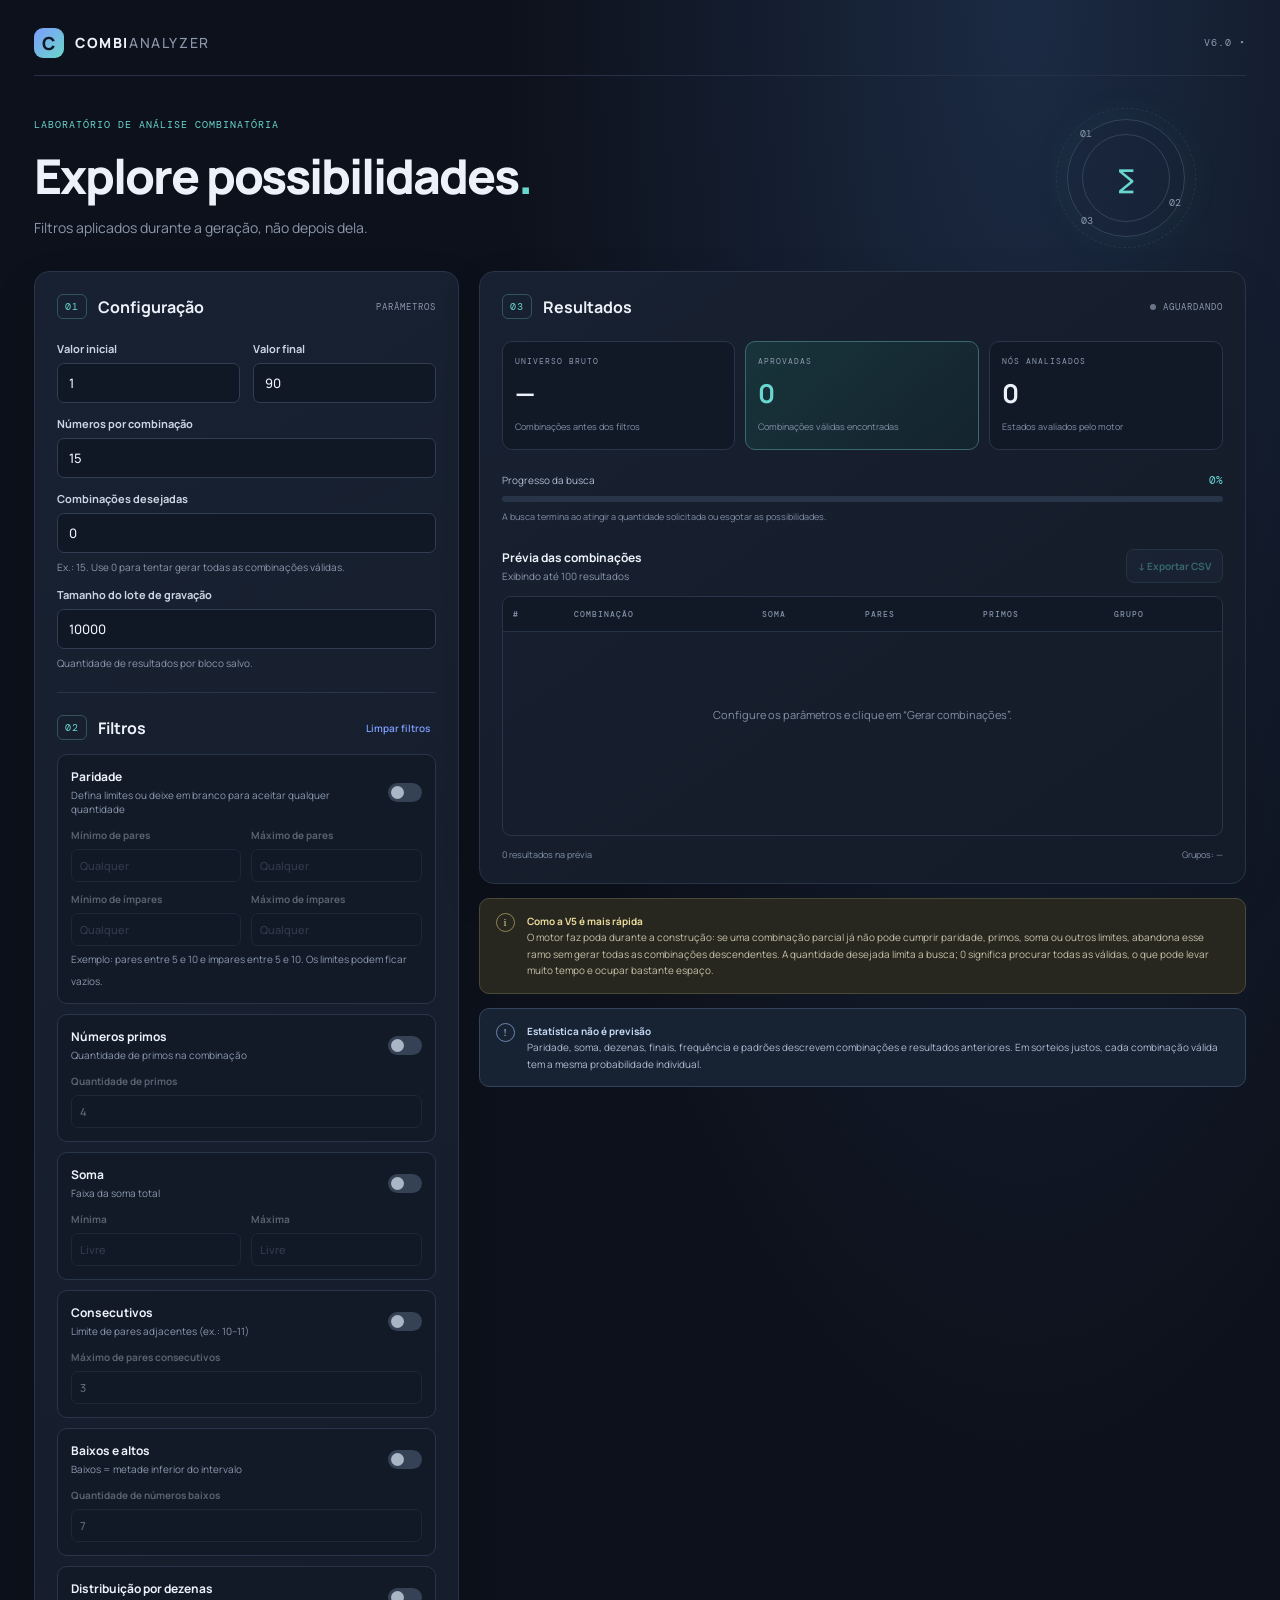
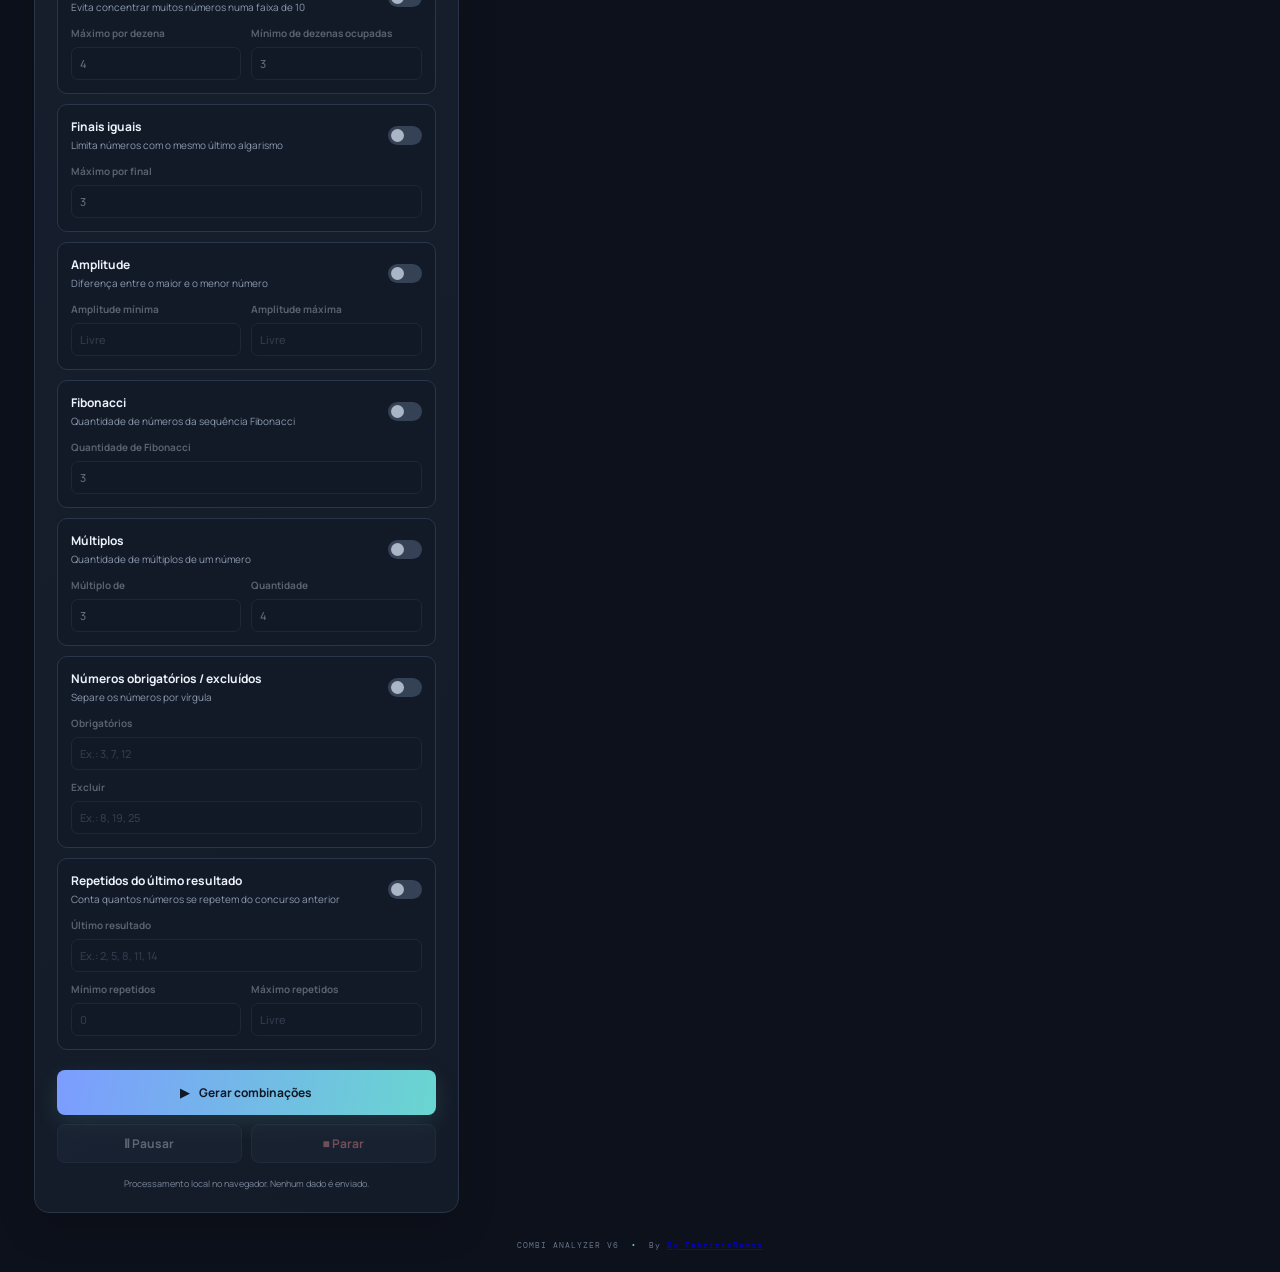
==== index.html @ c5eb6474 "Update title and footer to version 6" ====
<!doctype html>
<html lang="pt-BR">
<head>
<meta charset="utf-8"><meta name="viewport" content="width=device-width,initial-scale=1"><meta name="theme-color" content="#101522">
<title>Combi Analyzer v6</title><link rel="stylesheet" href="style.css">
</head>
<body>
<main class="app-shell">
<header class="topbar"><a class="brand" href="#"><span class="brand-mark">C</span><span>COMBI<span class="brand-light">ANALYZER</span></span></a><span class="version">V6.0 •</span></header>
<section class="hero"><div><p class="eyebrow">LABORATÓRIO DE ANÁLISE COMBINATÓRIA</p><h1>Explore possibilidades<span>.</span></h1><p class="subtitle">Filtros aplicados durante a geração, não depois dela.</p></div><div class="hero-orbit" aria-hidden="true"><span>01</span><span>02</span><span>03</span><b>∑</b></div></section>
<section class="workspace">
<aside class="panel config-panel">
<div class="panel-heading"><div><span class="step">01</span><h2>Configuração</h2></div><span class="heading-note">PARÂMETROS</span></div>
<div class="field-grid">
<label>Valor inicial<input id="minNumber" type="number" min="0" value="1"></label><label>Valor final<input id="maxNumber" type="number" min="1" value="90"></label>
<label class="wide">Números por combinação<input id="pickCount" type="number" min="1" value="15"></label>
<label class="wide">Combinações desejadas<input id="targetCount" type="number" min="0" value="0"><small>Ex.: 15. Use 0 para tentar gerar todas as combinações válidas.</small></label>
<label class="wide">Tamanho do lote de gravação<input id="groupSize" type="number" min="100" value="10000"><small>Quantidade de resultados por bloco salvo.</small></label>
</div>
<div class="divider"></div><div class="panel-heading filters-heading"><div><span class="step">02</span><h2>Filtros</h2></div><button class="text-button" id="clearFilters" type="button">Limpar filtros</button></div>
<div class="filter-card"><div class="filter-title"><div><strong>Paridade</strong><small>Defina limites ou deixe em branco para aceitar qualquer quantidade</small></div><label class="switch"><input id="parityEnabled" type="checkbox"><span></span></label></div><div class="filter-options two-col"><label>Mínimo de pares<input id="evenMin" type="number" min="0" placeholder="Qualquer"></label><label>Máximo de pares<input id="evenMax" type="number" min="0" placeholder="Qualquer"></label><label>Mínimo de ímpares<input id="oddMin" type="number" min="0" placeholder="Qualquer"></label><label>Máximo de ímpares<input id="oddMax" type="number" min="0" placeholder="Qualquer"></label></div><small>Exemplo: pares entre 5 e 10 e ímpares entre 5 e 10. Os limites podem ficar vazios.</small></div>
<div class="filter-card"><div class="filter-title"><div><strong>Números primos</strong><small>Quantidade de primos na combinação</small></div><label class="switch"><input id="primeEnabled" type="checkbox"><span></span></label></div><div class="filter-options"><label>Quantidade de primos<input id="primeCount" type="number" min="0" value="4"></label></div></div>
<div class="filter-card"><div class="filter-title"><div><strong>Soma</strong><small>Faixa da soma total</small></div><label class="switch"><input id="sumEnabled" type="checkbox"><span></span></label></div><div class="filter-options two-col"><label>Mínima<input id="sumMin" type="number" placeholder="Livre"></label><label>Máxima<input id="sumMax" type="number" placeholder="Livre"></label></div></div>
<div class="filter-card"><div class="filter-title"><div><strong>Consecutivos</strong><small>Limite de pares adjacentes (ex.: 10–11)</small></div><label class="switch"><input id="consecutiveEnabled" type="checkbox"><span></span></label></div><div class="filter-options"><label>Máximo de pares consecutivos<input id="maxConsecutive" type="number" min="0" value="3"></label></div></div>
<div class="filter-card"><div class="filter-title"><div><strong>Baixos e altos</strong><small>Baixos = metade inferior do intervalo</small></div><label class="switch"><input id="lowEnabled" type="checkbox"><span></span></label></div><div class="filter-options"><label>Quantidade de números baixos<input id="lowCount" type="number" min="0" value="7"></label></div></div>
<div class="filter-card"><div class="filter-title"><div><strong>Distribuição por dezenas</strong><small>Evita concentrar muitos números numa faixa de 10</small></div><label class="switch"><input id="decadeEnabled" type="checkbox"><span></span></label></div><div class="filter-options two-col"><label>Máximo por dezena<input id="maxPerDecade" type="number" min="1" value="4"></label><label>Mínimo de dezenas ocupadas<input id="minDecades" type="number" min="1" value="3"></label></div></div>
<div class="filter-card"><div class="filter-title"><div><strong>Finais iguais</strong><small>Limita números com o mesmo último algarismo</small></div><label class="switch"><input id="endingEnabled" type="checkbox"><span></span></label></div><div class="filter-options"><label>Máximo por final<input id="maxPerEnding" type="number" min="1" value="3"></label></div></div>
<div class="filter-card"><div class="filter-title"><div><strong>Amplitude</strong><small>Diferença entre o maior e o menor número</small></div><label class="switch"><input id="widthEnabled" type="checkbox"><span></span></label></div><div class="filter-options two-col"><label>Amplitude mínima<input id="widthMin" type="number" min="0" placeholder="Livre"></label><label>Amplitude máxima<input id="widthMax" type="number" min="0" placeholder="Livre"></label></div></div>
<div class="filter-card"><div class="filter-title"><div><strong>Fibonacci</strong><small>Quantidade de números da sequência Fibonacci</small></div><label class="switch"><input id="fibEnabled" type="checkbox"><span></span></label></div><div class="filter-options"><label>Quantidade de Fibonacci<input id="fibCount" type="number" min="0" value="3"></label></div></div>
<div class="filter-card"><div class="filter-title"><div><strong>Múltiplos</strong><small>Quantidade de múltiplos de um número</small></div><label class="switch"><input id="multipleEnabled" type="checkbox"><span></span></label></div><div class="filter-options two-col"><label>Múltiplo de<input id="multipleOf" type="number" min="2" value="3"></label><label>Quantidade<input id="multipleCount" type="number" min="0" value="4"></label></div></div>
<div class="filter-card"><div class="filter-title"><div><strong>Números obrigatórios / excluídos</strong><small>Separe os números por vírgula</small></div><label class="switch"><input id="listsEnabled" type="checkbox"><span></span></label></div><div class="filter-options"><label>Obrigatórios<input id="includeNumbers" type="text" placeholder="Ex.: 3, 7, 12"></label><label>Excluir<input id="excludeNumbers" type="text" placeholder="Ex.: 8, 19, 25"></label></div></div>
<div class="filter-card"><div class="filter-title"><div><strong>Repetidos do último resultado</strong><small>Conta quantos números se repetem do concurso anterior</small></div><label class="switch"><input id="previousEnabled" type="checkbox"><span></span></label></div><div class="filter-options"><label>Último resultado<input id="previousNumbers" type="text" placeholder="Ex.: 2, 5, 8, 11, 14"></label><div class="two-col"><label>Mínimo repetidos<input id="repeatMin" type="number" min="0" placeholder="0"></label><label>Máximo repetidos<input id="repeatMax" type="number" min="0" placeholder="Livre"></label></div></div></div>
<button class="primary-button" id="generateBtn"><span>▶</span> Gerar combinações</button><div class="action-row"><button class="secondary-button" id="pauseBtn" disabled>Ⅱ Pausar</button><button class="secondary-button danger-button" id="stopBtn" disabled>■ Parar</button></div><p class="privacy-note">Processamento local no navegador. Nenhum dado é enviado.</p>
</aside>
<div class="results-column"><section class="panel results-panel"><div class="panel-heading"><div><span class="step">03</span><h2>Resultados</h2></div><span class="live-status" id="status"><i></i> AGUARDANDO</span></div>
<div class="stats-grid"><div class="stat-card"><small>UNIVERSO BRUTO</small><strong id="totalPossible">—</strong><span>Combinações antes dos filtros</span></div><div class="stat-card accent-stat"><small>APROVADAS</small><strong id="totalFound">0</strong><span>Combinações válidas encontradas</span></div><div class="stat-card"><small>NÓS ANALISADOS</small><strong id="totalProcessed">0</strong><span>Estados avaliados pelo motor</span></div></div>
<div class="progress-section"><div class="progress-label"><span>Progresso da busca</span><strong id="progressText">0%</strong></div><div class="progress-track"><div class="progress-fill" id="progressFill"></div></div><small id="progressNote">A busca termina ao atingir a quantidade solicitada ou esgotar as possibilidades.</small></div>
<div class="results-toolbar"><div><strong>Prévia das combinações</strong><small>Exibindo até 100 resultados</small></div><button class="secondary-button export-button" id="exportBtn" disabled>↓ Exportar CSV</button></div>
<div class="table-wrap"><table><thead><tr><th>#</th><th>COMBINAÇÃO</th><th>SOMA</th><th>PARES</th><th>PRIMOS</th><th>GRUPO</th></tr></thead><tbody id="resultsBody"><tr class="empty-row"><td colspan="6">Configure os parâmetros e clique em “Gerar combinações”.</td></tr></tbody></table></div><div class="results-footer"><span id="previewCount">0 resultados na prévia</span><span id="groupInfo">Grupos: —</span></div></section>
<div class="notice"><span class="notice-icon">i</span><p><strong>Como a V5 é mais rápida</strong><br>O motor faz poda durante a construção: se uma combinação parcial já não pode cumprir paridade, primos, soma ou outros limites, abandona esse ramo sem gerar todas as combinações descendentes. A quantidade desejada limita a busca; 0 significa procurar todas as válidas, o que pode levar muito tempo e ocupar bastante espaço.</p></div>
<div class="notice neutral"><span class="notice-icon">!</span><p><strong>Estatística não é previsão</strong><br>Paridade, soma, dezenas, finais, frequência e padrões descrevem combinações e resultados anteriores. Em sorteios justos, cada combinação válida tem a mesma probabilidade individual.</p></div>
</div></section>
<footer>COMBI ANALYZER V6 <span>•</span> By <a href="https://github.com/FabricioRamosOficial">By FabricioRamos</a></footer>
</main><script src="script.js"></script>
</body></html>
---- style.css ----
@import url('https://fonts.googleapis.com/css2?family=DM+Mono:wght@400;500&family=Manrope:wght@400;500;600;700;800&display=swap');
:root{--bg:#0d111b;--panel:#151c2a;--panel2:#1b2434;--line:#293448;--text:#edf2fa;--muted:#8b98ad;--blue:#7c9cff;--cyan:#69d6d0;--green:#6bd6a5;--danger:#ff7d89}*{box-sizing:border-box}body{margin:0;background:radial-gradient(ellipse at 80% 0%,#1b2a43 0,transparent 36%),var(--bg);color:var(--text);font-family:Manrope,Arial,sans-serif;min-height:100vh}.app-shell{max-width:1320px;margin:auto;padding:28px 34px 22px}.topbar{height:48px;display:flex;align-items:center;justify-content:space-between;border-bottom:1px solid #263145;padding-bottom:18px}.brand{display:flex;align-items:center;gap:11px;color:var(--text);text-decoration:none;font-size:14px;font-weight:800;letter-spacing:1.6px}.brand-light{font-weight:500;color:var(--muted)}.brand-mark{width:30px;height:30px;border-radius:9px;display:grid;place-items:center;background:linear-gradient(135deg,#7c9cff,#6bd6c7);color:#101725;font-size:18px}.version,.eyebrow,.heading-note,.step,.live-status,.stat-card small,th,footer{font-family:'DM Mono',monospace;letter-spacing:1px}.version{font-size:10px;color:var(--muted)}.hero{display:flex;align-items:center;justify-content:space-between;padding:42px 0 34px;overflow:hidden}.eyebrow{color:var(--cyan);font-size:10px;margin:0 0 12px}.hero h1{font-size:clamp(30px,4vw,48px);letter-spacing:-2px;margin:0;font-weight:800}.hero h1 span{color:var(--cyan)}.subtitle{color:var(--muted);font-size:14px;margin:10px 0 0}.hero-orbit{width:118px;height:118px;border:1px solid #34435b;border-radius:50%;position:relative;display:grid;place-items:center;color:var(--cyan);margin-right:5%;box-shadow:0 0 45px #6bd6a511}.hero-orbit:before,.hero-orbit:after{content:"";position:absolute;border:1px solid #34435b;border-radius:50%;inset:14px}.hero-orbit:after{inset:-12px;border-style:dashed;opacity:.55}.hero-orbit b{font-size:34px;font-weight:500}.hero-orbit span{position:absolute;font:10px 'DM Mono';color:var(--muted)}.hero-orbit span:first-child{top:7px;left:12px}.hero-orbit span:nth-child(2){right:3px;bottom:27px}.hero-orbit span:nth-child(3){left:13px;bottom:9px}.workspace{display:grid;grid-template-columns:minmax(330px,.83fr) minmax(0,1.5fr);gap:20px;align-items:start}.panel{background:linear-gradient(145deg,#182131,#141b28);border:1px solid var(--line);border-radius:15px;box-shadow:0 15px 40px #0002}.config-panel,.results-panel{padding:22px}.panel-heading{display:flex;align-items:center;justify-content:space-between;margin-bottom:22px}.panel-heading>div{display:flex;align-items:center;gap:11px}.panel-heading h2{font-size:16px;margin:0;font-weight:700}.step{font-size:10px;color:var(--cyan);border:1px solid #34545c;border-radius:6px;padding:5px 7px}.heading-note{font-size:9px;color:var(--muted)}.field-grid{display:grid;grid-template-columns:1fr 1fr;gap:13px}.field-grid label,.filter-options label{display:flex;flex-direction:column;gap:7px;color:#cbd4e2;font-size:11px;font-weight:700}.field-grid .wide{grid-column:1/-1}input,select{width:100%;background:#101725;border:1px solid #303d52;border-radius:7px;color:var(--text);padding:10px 11px;font:500 13px Manrope;outline:none;min-width:0}input:focus,select:focus{border-color:var(--blue);box-shadow:0 0 0 3px #7c9cff18}input::placeholder{color:#637188}small{font-size:10px;color:var(--muted);font-weight:400}.divider{height:1px;background:var(--line);margin:22px 0}.filters-heading{margin-bottom:14px}.text-button{border:0;background:none;color:var(--blue);font:600 10px Manrope;cursor:pointer}.filter-card{border:1px solid #29364a;background:#121a28;border-radius:10px;padding:13px;margin-bottom:10px}.filter-title{display:flex;align-items:center;justify-content:space-between;gap:12px}.filter-title strong{display:block;font-size:12px}.filter-title small{display:block;margin-top:3px}.filter-options{display:grid;grid-template-columns:1fr;gap:10px;margin-top:12px}.filter-options.two-col{grid-template-columns:1fr 1fr}.filter-options label{font-size:10px}.filter-options select,.filter-options input{padding:8px;font-size:11px}.switch{position:relative;display:inline-flex;flex-shrink:0}.switch input{position:absolute;opacity:0;width:1px;height:1px}.switch span{width:34px;height:19px;border-radius:20px;background:#354155;cursor:pointer;transition:.2s;position:relative}.switch span:after{content:"";position:absolute;width:13px;height:13px;border-radius:50%;background:#aab5c5;left:3px;top:3px;transition:.2s}.switch input:checked+span{background:#4e9e99}.switch input:checked+span:after{transform:translateX(15px);background:#fff}.filter-card:not(:has(.switch input:checked)) .filter-options{opacity:.38;pointer-events:none}.primary-button,.secondary-button{border:0;border-radius:8px;font:700 12px Manrope;cursor:pointer;transition:.2s}.primary-button{width:100%;padding:14px;background:linear-gradient(100deg,#7c9cff,#69d6d0);color:#101725;margin-top:10px;box-shadow:0 8px 22px #69d6d022}.primary-button:hover{filter:brightness(1.08);transform:translateY(-1px)}.primary-button span{margin-right:8px}.action-row{display:grid;grid-template-columns:1fr 1fr;gap:9px;margin-top:9px}.secondary-button{padding:10px 12px;background:#202b3d;color:#cdd7e7;border:1px solid #344158}.secondary-button:hover:not(:disabled){background:#2a3850}.secondary-button:disabled{opacity:.4;cursor:not-allowed}.danger-button{color:#ff9aa4}.privacy-note{text-align:center;font-size:9px;color:#78869b;margin:14px 0 0}.live-status{font-size:9px;color:var(--muted);display:flex;align-items:center;gap:7px}.live-status i{width:6px;height:6px;background:#68758a;border-radius:50%}.live-status.running i{background:var(--green);box-shadow:0 0 8px var(--green)}.live-status.paused i{background:#f0bd69}.stats-grid{display:grid;grid-template-columns:repeat(3,1fr);gap:10px}.stat-card{background:#111927;border:1px solid #29364a;border-radius:10px;padding:14px 12px;min-width:0}.stat-card small{display:block;font-size:8px;color:var(--muted);white-space:nowrap}.stat-card strong{display:block;font-size:clamp(18px,2.2vw,26px);letter-spacing:-1px;margin:9px 0 2px;overflow:hidden;text-overflow:ellipsis}.stat-card span{font-size:9px;color:#8190a6}.accent-stat{border-color:#3a696b;background:linear-gradient(140deg,#18343a,#14232e)}.accent-stat strong{color:var(--cyan)}.progress-section{margin:23px 0 25px}.progress-label{display:flex;justify-content:space-between;font-size:10px;color:#aebbd0;margin-bottom:9px}.progress-label strong{font:11px 'DM Mono';color:var(--cyan)}.progress-track{height:6px;background:#283448;border-radius:10px;overflow:hidden}.progress-fill{height:100%;width:0;background:linear-gradient(90deg,#7c9cff,#69d6d0);border-radius:10px;transition:width .15s}.results-toolbar{display:flex;justify-content:space-between;align-items:center;gap:10px;margin-bottom:13px}.results-toolbar strong{display:block;font-size:12px}.results-toolbar small{display:block;margin-top:3px}.export-button{font-size:10px;padding:9px 11px;color:var(--cyan);border-color:#365b60}.table-wrap{overflow:auto;border:1px solid #29364a;border-radius:9px;min-height:240px;max-height:510px}table{border-collapse:collapse;width:100%;min-width:510px;text-align:left}th{font-size:8px;color:#8492a8;font-weight:500;background:#111927;padding:12px 10px;position:sticky;top:0}td{font:11px 'DM Mono';padding:10px;border-top:1px solid #253145;color:#d7e0ed}td:first-child{color:#7e8da4}.number-pills{display:flex;gap:5px;flex-wrap:wrap}.number-pill{width:25px;height:25px;display:grid;place-items:center;background:#263750;border:1px solid #3c526f;border-radius:50%;color:#cfe0ff;font:10px 'DM Mono'}.empty-row td{text-align:center;color:#8190a6;padding:75px 15px;font:11px Manrope}.results-footer{display:flex;justify-content:space-between;color:#8190a6;font-size:9px;padding-top:12px}.notice{display:flex;gap:12px;padding:14px 16px;margin-top:14px;border:1px solid #4a4938;background:#28271f;border-radius:10px;color:#c5c0a8}.notice-icon{width:19px;height:19px;display:grid;place-items:center;flex-shrink:0;border:1px solid #8e8455;border-radius:50%;font:11px Georgia;color:#e3d18a}.notice p{font-size:10px;line-height:1.65;margin:0}.notice strong{color:#e8d99c}footer{text-align:center;color:#65738a;font-size:8px;padding-top:27px}footer span{color:var(--cyan);padding:0 6px}
@media(max-width:900px){.workspace{grid-template-columns:1fr}.results-column{min-width:0}.hero-orbit{margin-right:4%}}@media(max-width:560px){.app-shell{padding:18px 14px}.hero{padding:32px 0 26px}.hero-orbit{width:76px;height:76px;margin-right:5px}.hero-orbit b{font-size:25px}.hero-orbit:before{inset:9px}.hero-orbit:after{inset:-7px}.hero-orbit span{font-size:8px}.config-panel,.results-panel{padding:16px}.stats-grid{gap:6px}.stat-card{padding:11px 8px}.stat-card small{font-size:7px;white-space:normal;min-height:18px}.stat-card strong{font-size:19px}.results-toolbar{align-items:flex-start}.version{font-size:8px}}
.filter-options .two-col{display:grid;grid-template-columns:1fr 1fr;gap:10px}.filter-options>label{min-width:0}.filter-options input[type=text]{text-transform:none}.neutral{border-color:#34445d;background:#172233;color:#aebbd0}.neutral .notice-icon{border-color:#6b86ad;color:#9eb9e6}.neutral strong{color:#c8d9f5}#progressNote{display:block;margin-top:8px;color:#7f8ea5;font-size:9px;line-height:1.5}.filter-card .filter-options .two-col{margin-top:0}
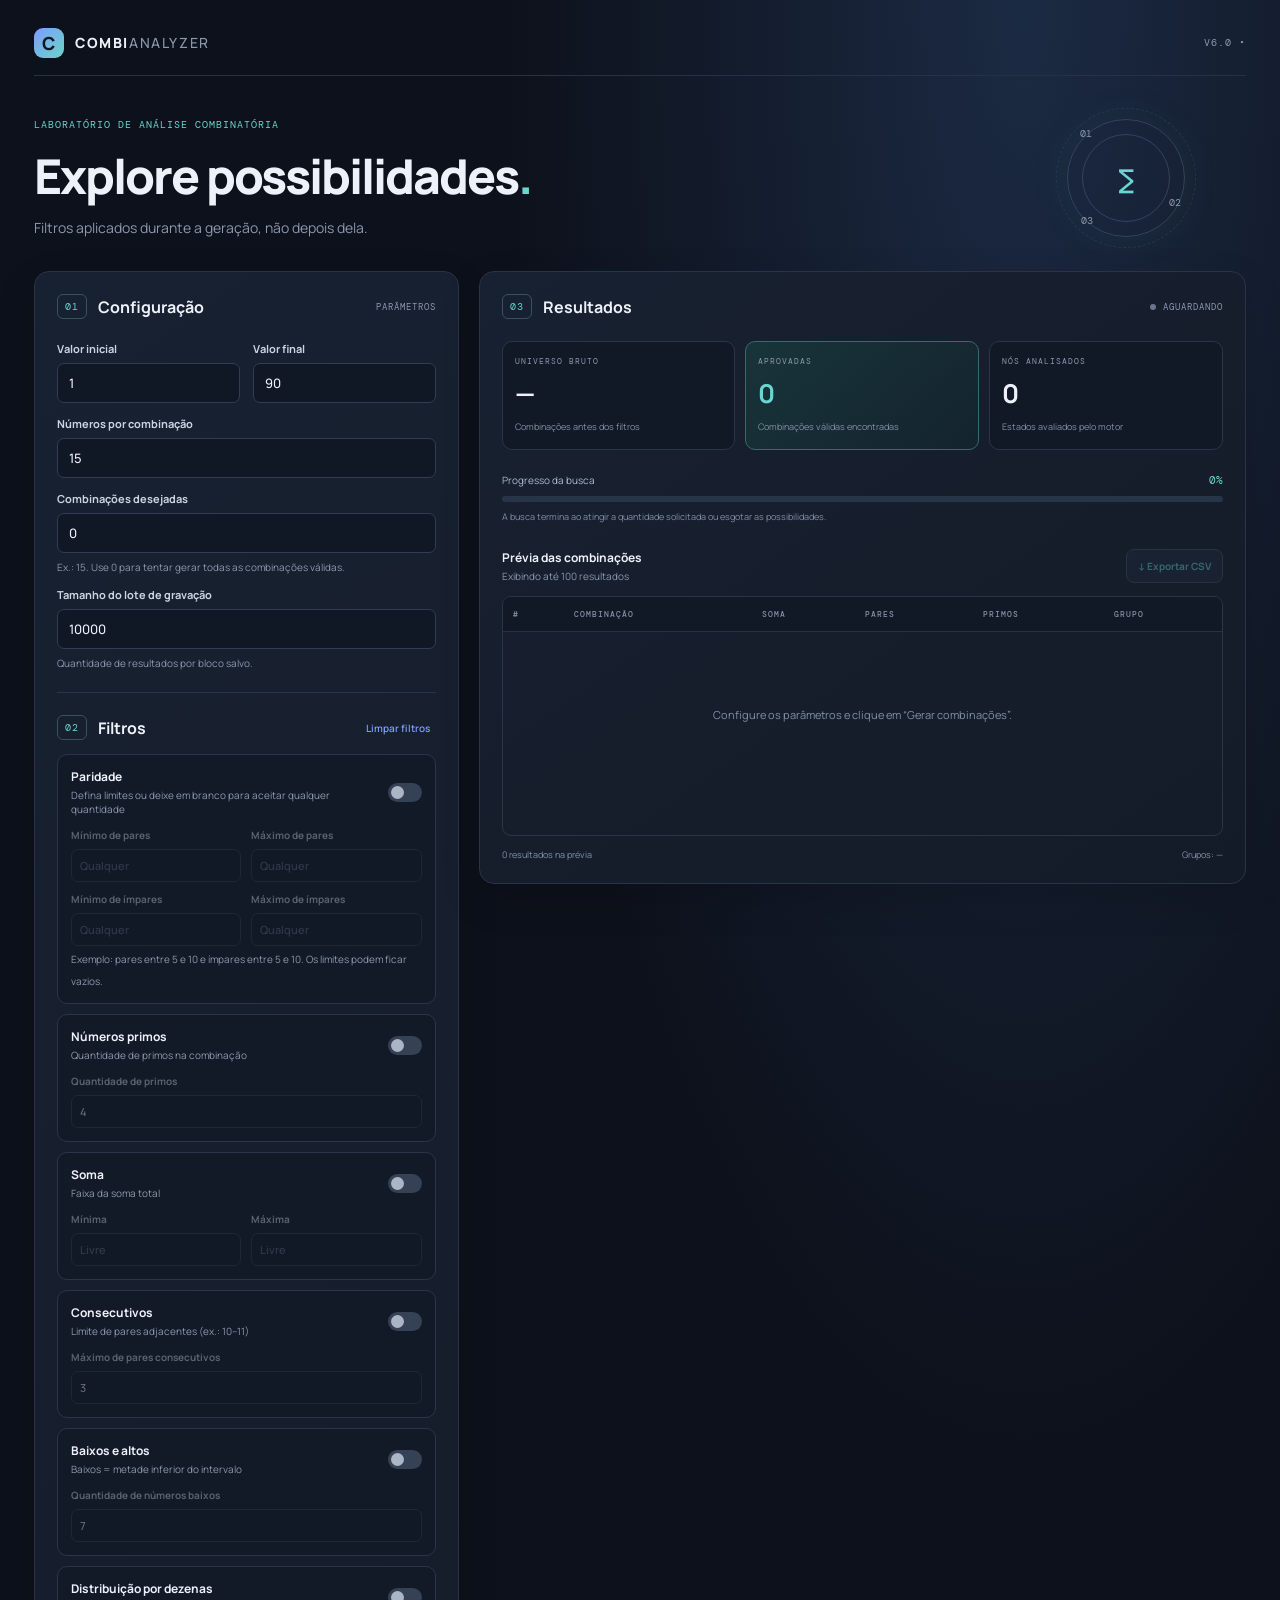
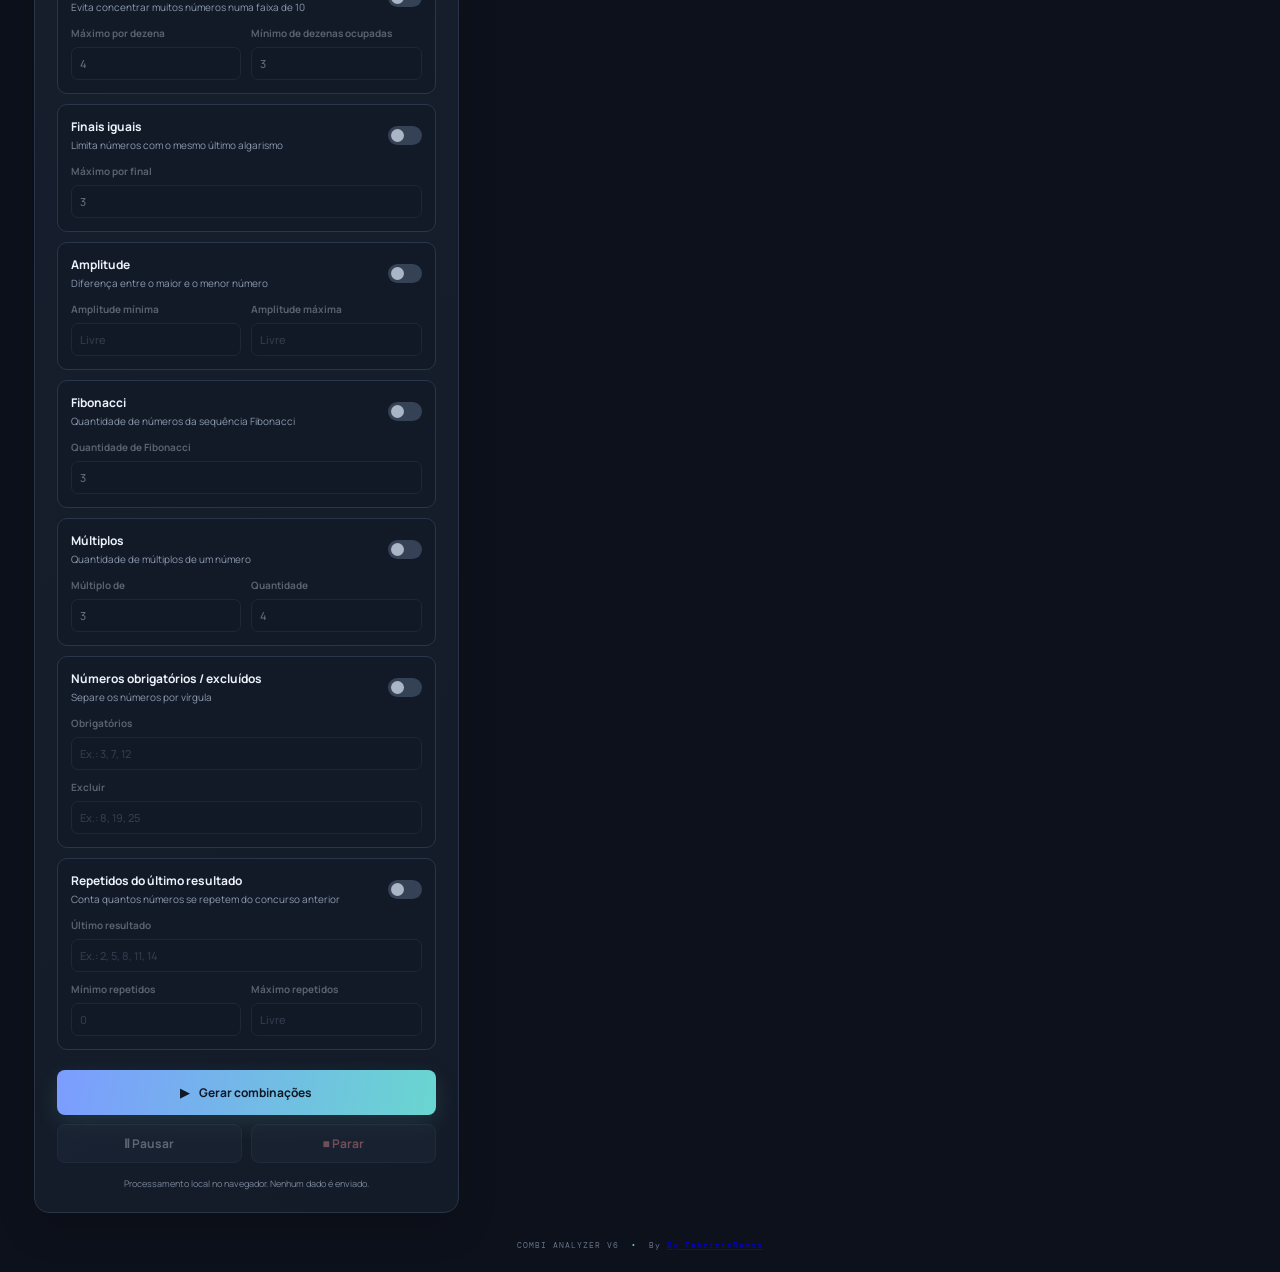
==== commit e216563a: "Modify footer link target attribute Updated footer link to open in a new tab." ====
--- a/index.html
+++ b/index.html
@@ -37,9 +37,8 @@
 <div class="progress-section"><div class="progress-label"><span>Progresso da busca</span><strong id="progressText">0%</strong></div><div class="progress-track"><div class="progress-fill" id="progressFill"></div></div><small id="progressNote">A busca termina ao atingir a quantidade solicitada ou esgotar as possibilidades.</small></div>
 <div class="results-toolbar"><div><strong>Prévia das combinações</strong><small>Exibindo até 100 resultados</small></div><button class="secondary-button export-button" id="exportBtn" disabled>↓ Exportar CSV</button></div>
 <div class="table-wrap"><table><thead><tr><th>#</th><th>COMBINAÇÃO</th><th>SOMA</th><th>PARES</th><th>PRIMOS</th><th>GRUPO</th></tr></thead><tbody id="resultsBody"><tr class="empty-row"><td colspan="6">Configure os parâmetros e clique em “Gerar combinações”.</td></tr></tbody></table></div><div class="results-footer"><span id="previewCount">0 resultados na prévia</span><span id="groupInfo">Grupos: —</span></div></section>
-<div class="notice"><span class="notice-icon">i</span><p><strong>Como a V5 é mais rápida</strong><br>O motor faz poda durante a construção: se uma combinação parcial já não pode cumprir paridade, primos, soma ou outros limites, abandona esse ramo sem gerar todas as combinações descendentes. A quantidade desejada limita a busca; 0 significa procurar todas as válidas, o que pode levar muito tempo e ocupar bastante espaço.</p></div>
-<div class="notice neutral"><span class="notice-icon">!</span><p><strong>Estatística não é previsão</strong><br>Paridade, soma, dezenas, finais, frequência e padrões descrevem combinações e resultados anteriores. Em sorteios justos, cada combinação válida tem a mesma probabilidade individual.</p></div>
+
 </div></section>
-<footer>COMBI ANALYZER V6 <span>•</span> By <a href="https://github.com/FabricioRamosOficial">By FabricioRamos</a></footer>
+<footer>COMBI ANALYZER V6 <span>•</span> By <a href="https://github.com/FabricioRamosOficial" target="_blank">By FabricioRamos</a></footer>
 </main><script src="script.js"></script>
 </body></html>
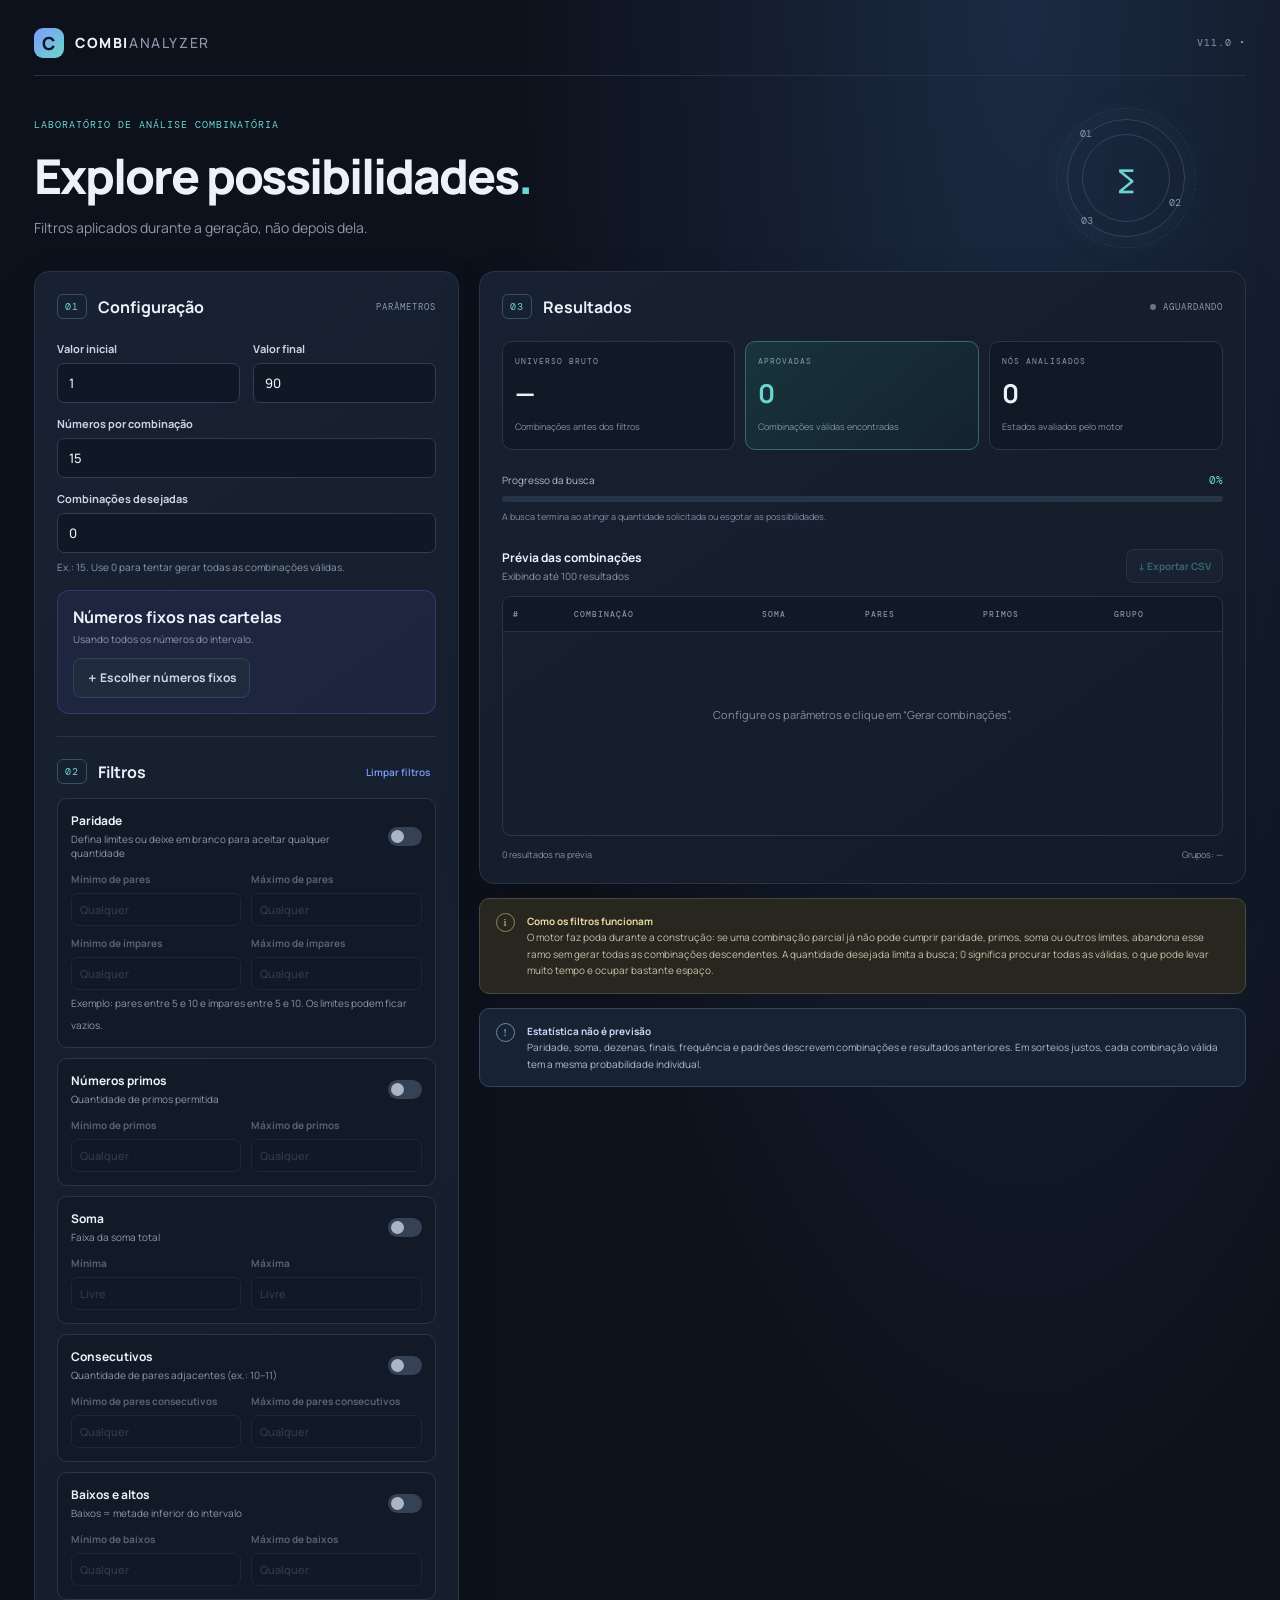
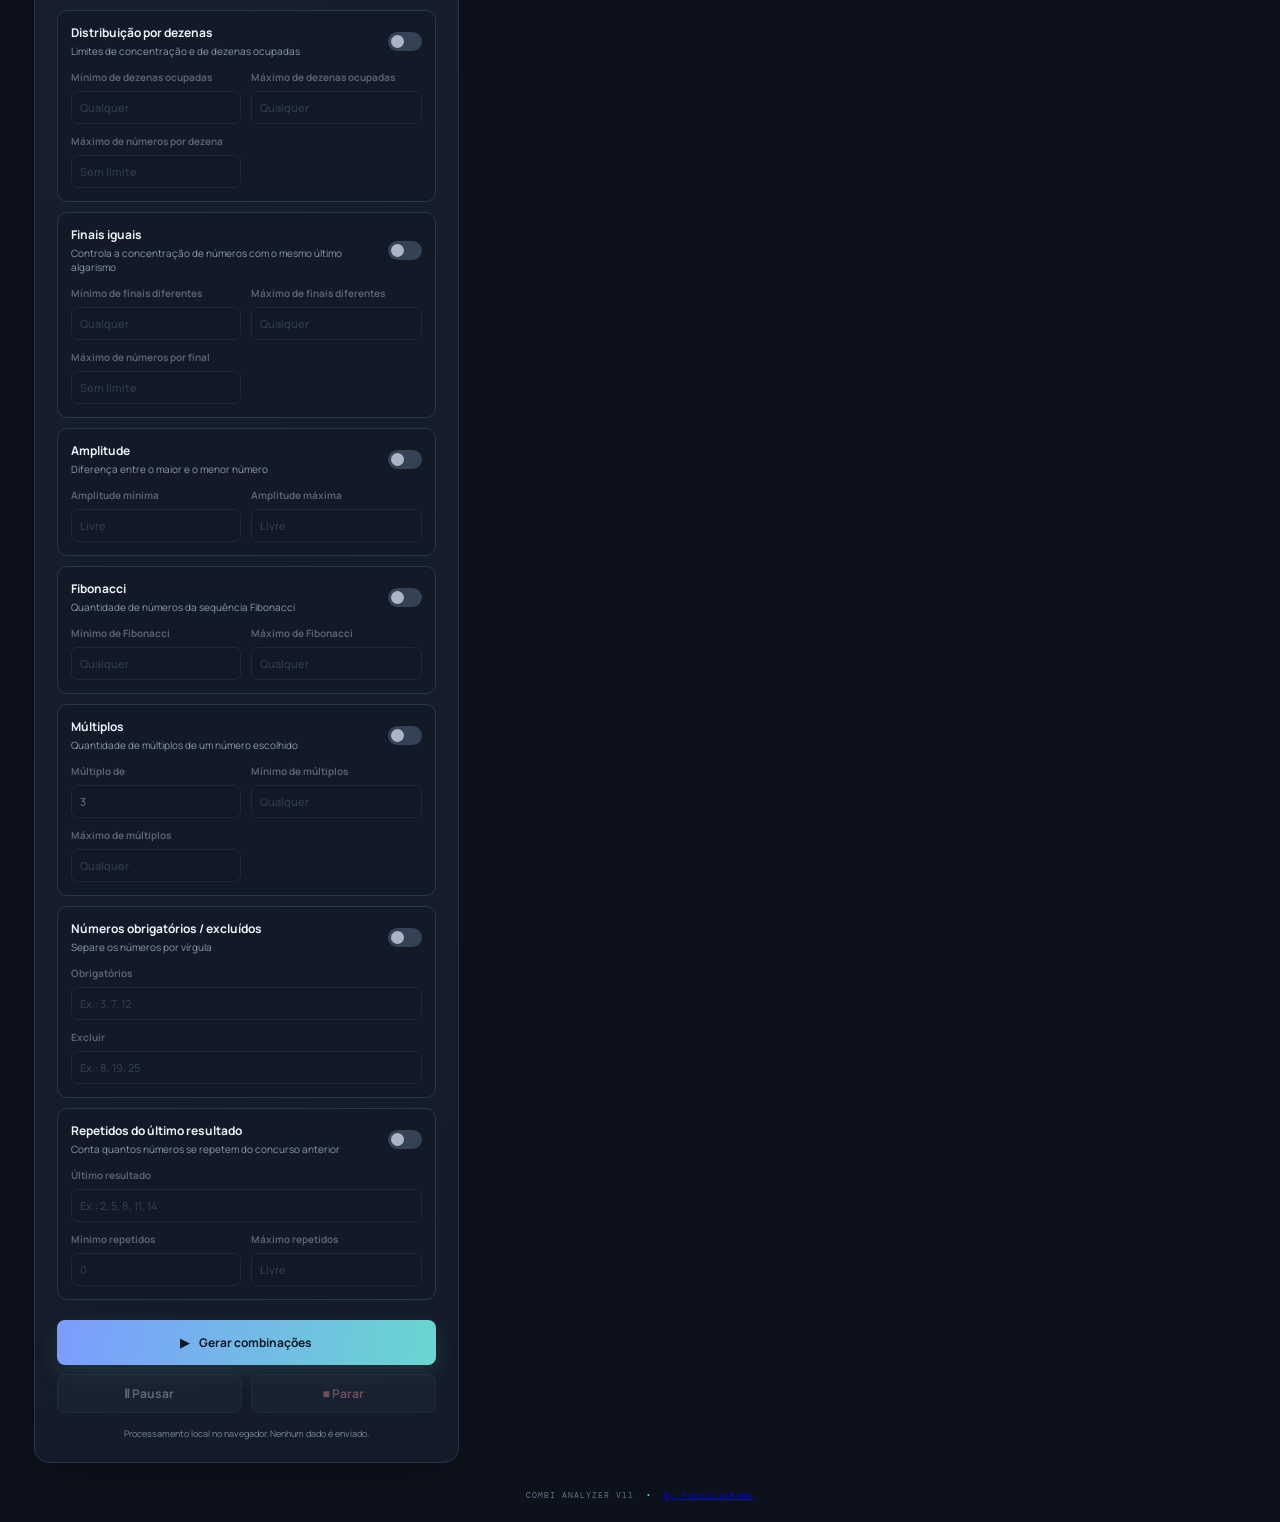
==== commit c3f3644b: "Adicionado algumas funcionalidades" ====
--- a/index.html
+++ b/index.html
@@ -2,11 +2,11 @@
 <html lang="pt-BR">
 <head>
 <meta charset="utf-8"><meta name="viewport" content="width=device-width,initial-scale=1"><meta name="theme-color" content="#101522">
-<title>Combi Analyzer v6</title><link rel="stylesheet" href="style.css">
+<title>Combi Analyzer v11</title><link rel="stylesheet" href="style.css">
 </head>
 <body>
 <main class="app-shell">
-<header class="topbar"><a class="brand" href="#"><span class="brand-mark">C</span><span>COMBI<span class="brand-light">ANALYZER</span></span></a><span class="version">V6.0 •</span></header>
+<header class="topbar"><a class="brand" href="#"><span class="brand-mark">C</span><span>COMBI<span class="brand-light">ANALYZER</span></span></a><span class="version">V11.0 • </span></header>
 <section class="hero"><div><p class="eyebrow">LABORATÓRIO DE ANÁLISE COMBINATÓRIA</p><h1>Explore possibilidades<span>.</span></h1><p class="subtitle">Filtros aplicados durante a geração, não depois dela.</p></div><div class="hero-orbit" aria-hidden="true"><span>01</span><span>02</span><span>03</span><b>∑</b></div></section>
 <section class="workspace">
 <aside class="panel config-panel">
@@ -15,19 +15,24 @@
 <label>Valor inicial<input id="minNumber" type="number" min="0" value="1"></label><label>Valor final<input id="maxNumber" type="number" min="1" value="90"></label>
 <label class="wide">Números por combinação<input id="pickCount" type="number" min="1" value="15"></label>
 <label class="wide">Combinações desejadas<input id="targetCount" type="number" min="0" value="0"><small>Ex.: 15. Use 0 para tentar gerar todas as combinações válidas.</small></label>
-<label class="wide">Tamanho do lote de gravação<input id="groupSize" type="number" min="100" value="10000"><small>Quantidade de resultados por bloco salvo.</small></label>
+
+</div>
+<div class="number-pool-card">
+  <div><strong>Números fixos nas cartelas</strong><small id="poolSummary">Usando todos os números do intervalo.</small></div>
+  <button class="secondary-button" id="openPickerBtn" type="button">＋ Escolher números fixos</button>
+  <button class="text-button" id="clearPoolBtn" type="button" hidden>Limpar seleção</button>
 </div>
 <div class="divider"></div><div class="panel-heading filters-heading"><div><span class="step">02</span><h2>Filtros</h2></div><button class="text-button" id="clearFilters" type="button">Limpar filtros</button></div>
 <div class="filter-card"><div class="filter-title"><div><strong>Paridade</strong><small>Defina limites ou deixe em branco para aceitar qualquer quantidade</small></div><label class="switch"><input id="parityEnabled" type="checkbox"><span></span></label></div><div class="filter-options two-col"><label>Mínimo de pares<input id="evenMin" type="number" min="0" placeholder="Qualquer"></label><label>Máximo de pares<input id="evenMax" type="number" min="0" placeholder="Qualquer"></label><label>Mínimo de ímpares<input id="oddMin" type="number" min="0" placeholder="Qualquer"></label><label>Máximo de ímpares<input id="oddMax" type="number" min="0" placeholder="Qualquer"></label></div><small>Exemplo: pares entre 5 e 10 e ímpares entre 5 e 10. Os limites podem ficar vazios.</small></div>
-<div class="filter-card"><div class="filter-title"><div><strong>Números primos</strong><small>Quantidade de primos na combinação</small></div><label class="switch"><input id="primeEnabled" type="checkbox"><span></span></label></div><div class="filter-options"><label>Quantidade de primos<input id="primeCount" type="number" min="0" value="4"></label></div></div>
+<div class="filter-card"><div class="filter-title"><div><strong>Números primos</strong><small>Quantidade de primos permitida</small></div><label class="switch"><input id="primeEnabled" type="checkbox"><span></span></label></div><div class="filter-options two-col"><label>Mínimo de primos<input id="primeMin" type="number" min="0" placeholder="Qualquer"></label><label>Máximo de primos<input id="primeMax" type="number" min="0" placeholder="Qualquer"></label></div></div>
 <div class="filter-card"><div class="filter-title"><div><strong>Soma</strong><small>Faixa da soma total</small></div><label class="switch"><input id="sumEnabled" type="checkbox"><span></span></label></div><div class="filter-options two-col"><label>Mínima<input id="sumMin" type="number" placeholder="Livre"></label><label>Máxima<input id="sumMax" type="number" placeholder="Livre"></label></div></div>
-<div class="filter-card"><div class="filter-title"><div><strong>Consecutivos</strong><small>Limite de pares adjacentes (ex.: 10–11)</small></div><label class="switch"><input id="consecutiveEnabled" type="checkbox"><span></span></label></div><div class="filter-options"><label>Máximo de pares consecutivos<input id="maxConsecutive" type="number" min="0" value="3"></label></div></div>
-<div class="filter-card"><div class="filter-title"><div><strong>Baixos e altos</strong><small>Baixos = metade inferior do intervalo</small></div><label class="switch"><input id="lowEnabled" type="checkbox"><span></span></label></div><div class="filter-options"><label>Quantidade de números baixos<input id="lowCount" type="number" min="0" value="7"></label></div></div>
-<div class="filter-card"><div class="filter-title"><div><strong>Distribuição por dezenas</strong><small>Evita concentrar muitos números numa faixa de 10</small></div><label class="switch"><input id="decadeEnabled" type="checkbox"><span></span></label></div><div class="filter-options two-col"><label>Máximo por dezena<input id="maxPerDecade" type="number" min="1" value="4"></label><label>Mínimo de dezenas ocupadas<input id="minDecades" type="number" min="1" value="3"></label></div></div>
-<div class="filter-card"><div class="filter-title"><div><strong>Finais iguais</strong><small>Limita números com o mesmo último algarismo</small></div><label class="switch"><input id="endingEnabled" type="checkbox"><span></span></label></div><div class="filter-options"><label>Máximo por final<input id="maxPerEnding" type="number" min="1" value="3"></label></div></div>
+<div class="filter-card"><div class="filter-title"><div><strong>Consecutivos</strong><small>Quantidade de pares adjacentes (ex.: 10–11)</small></div><label class="switch"><input id="consecutiveEnabled" type="checkbox"><span></span></label></div><div class="filter-options two-col"><label>Mínimo de pares consecutivos<input id="minConsecutive" type="number" min="0" placeholder="Qualquer"></label><label>Máximo de pares consecutivos<input id="maxConsecutive" type="number" min="0" placeholder="Qualquer"></label></div></div>
+<div class="filter-card"><div class="filter-title"><div><strong>Baixos e altos</strong><small>Baixos = metade inferior do intervalo</small></div><label class="switch"><input id="lowEnabled" type="checkbox"><span></span></label></div><div class="filter-options two-col"><label>Mínimo de baixos<input id="lowMin" type="number" min="0" placeholder="Qualquer"></label><label>Máximo de baixos<input id="lowMax" type="number" min="0" placeholder="Qualquer"></label></div></div>
+<div class="filter-card"><div class="filter-title"><div><strong>Distribuição por dezenas</strong><small>Limites de concentração e de dezenas ocupadas</small></div><label class="switch"><input id="decadeEnabled" type="checkbox"><span></span></label></div><div class="filter-options two-col"><label>Mínimo de dezenas ocupadas<input id="minDecades" type="number" min="1" placeholder="Qualquer"></label><label>Máximo de dezenas ocupadas<input id="maxDecades" type="number" min="1" placeholder="Qualquer"></label><label>Máximo de números por dezena<input id="maxPerDecade" type="number" min="1" placeholder="Sem limite"></label></div></div>
+<div class="filter-card"><div class="filter-title"><div><strong>Finais iguais</strong><small>Controla a concentração de números com o mesmo último algarismo</small></div><label class="switch"><input id="endingEnabled" type="checkbox"><span></span></label></div><div class="filter-options two-col"><label>Mínimo de finais diferentes<input id="minDistinctEndings" type="number" min="1" placeholder="Qualquer"></label><label>Máximo de finais diferentes<input id="maxDistinctEndings" type="number" min="1" placeholder="Qualquer"></label><label class="wide">Máximo de números por final<input id="maxPerEnding" type="number" min="1" placeholder="Sem limite"></label></div></div>
 <div class="filter-card"><div class="filter-title"><div><strong>Amplitude</strong><small>Diferença entre o maior e o menor número</small></div><label class="switch"><input id="widthEnabled" type="checkbox"><span></span></label></div><div class="filter-options two-col"><label>Amplitude mínima<input id="widthMin" type="number" min="0" placeholder="Livre"></label><label>Amplitude máxima<input id="widthMax" type="number" min="0" placeholder="Livre"></label></div></div>
-<div class="filter-card"><div class="filter-title"><div><strong>Fibonacci</strong><small>Quantidade de números da sequência Fibonacci</small></div><label class="switch"><input id="fibEnabled" type="checkbox"><span></span></label></div><div class="filter-options"><label>Quantidade de Fibonacci<input id="fibCount" type="number" min="0" value="3"></label></div></div>
-<div class="filter-card"><div class="filter-title"><div><strong>Múltiplos</strong><small>Quantidade de múltiplos de um número</small></div><label class="switch"><input id="multipleEnabled" type="checkbox"><span></span></label></div><div class="filter-options two-col"><label>Múltiplo de<input id="multipleOf" type="number" min="2" value="3"></label><label>Quantidade<input id="multipleCount" type="number" min="0" value="4"></label></div></div>
+<div class="filter-card"><div class="filter-title"><div><strong>Fibonacci</strong><small>Quantidade de números da sequência Fibonacci</small></div><label class="switch"><input id="fibEnabled" type="checkbox"><span></span></label></div><div class="filter-options two-col"><label>Mínimo de Fibonacci<input id="fibMin" type="number" min="0" placeholder="Qualquer"></label><label>Máximo de Fibonacci<input id="fibMax" type="number" min="0" placeholder="Qualquer"></label></div></div>
+<div class="filter-card"><div class="filter-title"><div><strong>Múltiplos</strong><small>Quantidade de múltiplos de um número escolhido</small></div><label class="switch"><input id="multipleEnabled" type="checkbox"><span></span></label></div><div class="filter-options two-col"><label>Múltiplo de<input id="multipleOf" type="number" min="2" value="3"></label><label>Mínimo de múltiplos<input id="multipleMin" type="number" min="0" placeholder="Qualquer"></label><label>Máximo de múltiplos<input id="multipleMax" type="number" min="0" placeholder="Qualquer"></label></div></div>
 <div class="filter-card"><div class="filter-title"><div><strong>Números obrigatórios / excluídos</strong><small>Separe os números por vírgula</small></div><label class="switch"><input id="listsEnabled" type="checkbox"><span></span></label></div><div class="filter-options"><label>Obrigatórios<input id="includeNumbers" type="text" placeholder="Ex.: 3, 7, 12"></label><label>Excluir<input id="excludeNumbers" type="text" placeholder="Ex.: 8, 19, 25"></label></div></div>
 <div class="filter-card"><div class="filter-title"><div><strong>Repetidos do último resultado</strong><small>Conta quantos números se repetem do concurso anterior</small></div><label class="switch"><input id="previousEnabled" type="checkbox"><span></span></label></div><div class="filter-options"><label>Último resultado<input id="previousNumbers" type="text" placeholder="Ex.: 2, 5, 8, 11, 14"></label><div class="two-col"><label>Mínimo repetidos<input id="repeatMin" type="number" min="0" placeholder="0"></label><label>Máximo repetidos<input id="repeatMax" type="number" min="0" placeholder="Livre"></label></div></div></div>
 <button class="primary-button" id="generateBtn"><span>▶</span> Gerar combinações</button><div class="action-row"><button class="secondary-button" id="pauseBtn" disabled>Ⅱ Pausar</button><button class="secondary-button danger-button" id="stopBtn" disabled>■ Parar</button></div><p class="privacy-note">Processamento local no navegador. Nenhum dado é enviado.</p>
@@ -37,8 +42,9 @@
 <div class="progress-section"><div class="progress-label"><span>Progresso da busca</span><strong id="progressText">0%</strong></div><div class="progress-track"><div class="progress-fill" id="progressFill"></div></div><small id="progressNote">A busca termina ao atingir a quantidade solicitada ou esgotar as possibilidades.</small></div>
 <div class="results-toolbar"><div><strong>Prévia das combinações</strong><small>Exibindo até 100 resultados</small></div><button class="secondary-button export-button" id="exportBtn" disabled>↓ Exportar CSV</button></div>
 <div class="table-wrap"><table><thead><tr><th>#</th><th>COMBINAÇÃO</th><th>SOMA</th><th>PARES</th><th>PRIMOS</th><th>GRUPO</th></tr></thead><tbody id="resultsBody"><tr class="empty-row"><td colspan="6">Configure os parâmetros e clique em “Gerar combinações”.</td></tr></tbody></table></div><div class="results-footer"><span id="previewCount">0 resultados na prévia</span><span id="groupInfo">Grupos: —</span></div></section>
-
+<div class="notice"><span class="notice-icon">i</span><p><strong>Como os filtros funcionam</strong><br>O motor faz poda durante a construção: se uma combinação parcial já não pode cumprir paridade, primos, soma ou outros limites, abandona esse ramo sem gerar todas as combinações descendentes. A quantidade desejada limita a busca; 0 significa procurar todas as válidas, o que pode levar muito tempo e ocupar bastante espaço.</p></div>
+<div class="notice neutral"><span class="notice-icon">!</span><p><strong>Estatística não é previsão</strong><br>Paridade, soma, dezenas, finais, frequência e padrões descrevem combinações e resultados anteriores. Em sorteios justos, cada combinação válida tem a mesma probabilidade individual.</p></div>
 </div></section>
-<footer>COMBI ANALYZER V6 <span>•</span> By <a href="https://github.com/FabricioRamosOficial" target="_blank">By FabricioRamos</a></footer>
+<footer>COMBI ANALYZER V11 <span>•</span> <a href="https://github.com/FabricioRamosOficial" target="_blank">By FabricioRamo</footer>
 </main><script src="script.js"></script>
 </body></html>
--- a/style.css
+++ b/style.css
@@ -2,3 +2,5 @@
 :root{--bg:#0d111b;--panel:#151c2a;--panel2:#1b2434;--line:#293448;--text:#edf2fa;--muted:#8b98ad;--blue:#7c9cff;--cyan:#69d6d0;--green:#6bd6a5;--danger:#ff7d89}*{box-sizing:border-box}body{margin:0;background:radial-gradient(ellipse at 80% 0%,#1b2a43 0,transparent 36%),var(--bg);color:var(--text);font-family:Manrope,Arial,sans-serif;min-height:100vh}.app-shell{max-width:1320px;margin:auto;padding:28px 34px 22px}.topbar{height:48px;display:flex;align-items:center;justify-content:space-between;border-bottom:1px solid #263145;padding-bottom:18px}.brand{display:flex;align-items:center;gap:11px;color:var(--text);text-decoration:none;font-size:14px;font-weight:800;letter-spacing:1.6px}.brand-light{font-weight:500;color:var(--muted)}.brand-mark{width:30px;height:30px;border-radius:9px;display:grid;place-items:center;background:linear-gradient(135deg,#7c9cff,#6bd6c7);color:#101725;font-size:18px}.version,.eyebrow,.heading-note,.step,.live-status,.stat-card small,th,footer{font-family:'DM Mono',monospace;letter-spacing:1px}.version{font-size:10px;color:var(--muted)}.hero{display:flex;align-items:center;justify-content:space-between;padding:42px 0 34px;overflow:hidden}.eyebrow{color:var(--cyan);font-size:10px;margin:0 0 12px}.hero h1{font-size:clamp(30px,4vw,48px);letter-spacing:-2px;margin:0;font-weight:800}.hero h1 span{color:var(--cyan)}.subtitle{color:var(--muted);font-size:14px;margin:10px 0 0}.hero-orbit{width:118px;height:118px;border:1px solid #34435b;border-radius:50%;position:relative;display:grid;place-items:center;color:var(--cyan);margin-right:5%;box-shadow:0 0 45px #6bd6a511}.hero-orbit:before,.hero-orbit:after{content:"";position:absolute;border:1px solid #34435b;border-radius:50%;inset:14px}.hero-orbit:after{inset:-12px;border-style:dashed;opacity:.55}.hero-orbit b{font-size:34px;font-weight:500}.hero-orbit span{position:absolute;font:10px 'DM Mono';color:var(--muted)}.hero-orbit span:first-child{top:7px;left:12px}.hero-orbit span:nth-child(2){right:3px;bottom:27px}.hero-orbit span:nth-child(3){left:13px;bottom:9px}.workspace{display:grid;grid-template-columns:minmax(330px,.83fr) minmax(0,1.5fr);gap:20px;align-items:start}.panel{background:linear-gradient(145deg,#182131,#141b28);border:1px solid var(--line);border-radius:15px;box-shadow:0 15px 40px #0002}.config-panel,.results-panel{padding:22px}.panel-heading{display:flex;align-items:center;justify-content:space-between;margin-bottom:22px}.panel-heading>div{display:flex;align-items:center;gap:11px}.panel-heading h2{font-size:16px;margin:0;font-weight:700}.step{font-size:10px;color:var(--cyan);border:1px solid #34545c;border-radius:6px;padding:5px 7px}.heading-note{font-size:9px;color:var(--muted)}.field-grid{display:grid;grid-template-columns:1fr 1fr;gap:13px}.field-grid label,.filter-options label{display:flex;flex-direction:column;gap:7px;color:#cbd4e2;font-size:11px;font-weight:700}.field-grid .wide{grid-column:1/-1}input,select{width:100%;background:#101725;border:1px solid #303d52;border-radius:7px;color:var(--text);padding:10px 11px;font:500 13px Manrope;outline:none;min-width:0}input:focus,select:focus{border-color:var(--blue);box-shadow:0 0 0 3px #7c9cff18}input::placeholder{color:#637188}small{font-size:10px;color:var(--muted);font-weight:400}.divider{height:1px;background:var(--line);margin:22px 0}.filters-heading{margin-bottom:14px}.text-button{border:0;background:none;color:var(--blue);font:600 10px Manrope;cursor:pointer}.filter-card{border:1px solid #29364a;background:#121a28;border-radius:10px;padding:13px;margin-bottom:10px}.filter-title{display:flex;align-items:center;justify-content:space-between;gap:12px}.filter-title strong{display:block;font-size:12px}.filter-title small{display:block;margin-top:3px}.filter-options{display:grid;grid-template-columns:1fr;gap:10px;margin-top:12px}.filter-options.two-col{grid-template-columns:1fr 1fr}.filter-options label{font-size:10px}.filter-options select,.filter-options input{padding:8px;font-size:11px}.switch{position:relative;display:inline-flex;flex-shrink:0}.switch input{position:absolute;opacity:0;width:1px;height:1px}.switch span{width:34px;height:19px;border-radius:20px;background:#354155;cursor:pointer;transition:.2s;position:relative}.switch span:after{content:"";position:absolute;width:13px;height:13px;border-radius:50%;background:#aab5c5;left:3px;top:3px;transition:.2s}.switch input:checked+span{background:#4e9e99}.switch input:checked+span:after{transform:translateX(15px);background:#fff}.filter-card:not(:has(.switch input:checked)) .filter-options{opacity:.38;pointer-events:none}.primary-button,.secondary-button{border:0;border-radius:8px;font:700 12px Manrope;cursor:pointer;transition:.2s}.primary-button{width:100%;padding:14px;background:linear-gradient(100deg,#7c9cff,#69d6d0);color:#101725;margin-top:10px;box-shadow:0 8px 22px #69d6d022}.primary-button:hover{filter:brightness(1.08);transform:translateY(-1px)}.primary-button span{margin-right:8px}.action-row{display:grid;grid-template-columns:1fr 1fr;gap:9px;margin-top:9px}.secondary-button{padding:10px 12px;background:#202b3d;color:#cdd7e7;border:1px solid #344158}.secondary-button:hover:not(:disabled){background:#2a3850}.secondary-button:disabled{opacity:.4;cursor:not-allowed}.danger-button{color:#ff9aa4}.privacy-note{text-align:center;font-size:9px;color:#78869b;margin:14px 0 0}.live-status{font-size:9px;color:var(--muted);display:flex;align-items:center;gap:7px}.live-status i{width:6px;height:6px;background:#68758a;border-radius:50%}.live-status.running i{background:var(--green);box-shadow:0 0 8px var(--green)}.live-status.paused i{background:#f0bd69}.stats-grid{display:grid;grid-template-columns:repeat(3,1fr);gap:10px}.stat-card{background:#111927;border:1px solid #29364a;border-radius:10px;padding:14px 12px;min-width:0}.stat-card small{display:block;font-size:8px;color:var(--muted);white-space:nowrap}.stat-card strong{display:block;font-size:clamp(18px,2.2vw,26px);letter-spacing:-1px;margin:9px 0 2px;overflow:hidden;text-overflow:ellipsis}.stat-card span{font-size:9px;color:#8190a6}.accent-stat{border-color:#3a696b;background:linear-gradient(140deg,#18343a,#14232e)}.accent-stat strong{color:var(--cyan)}.progress-section{margin:23px 0 25px}.progress-label{display:flex;justify-content:space-between;font-size:10px;color:#aebbd0;margin-bottom:9px}.progress-label strong{font:11px 'DM Mono';color:var(--cyan)}.progress-track{height:6px;background:#283448;border-radius:10px;overflow:hidden}.progress-fill{height:100%;width:0;background:linear-gradient(90deg,#7c9cff,#69d6d0);border-radius:10px;transition:width .15s}.results-toolbar{display:flex;justify-content:space-between;align-items:center;gap:10px;margin-bottom:13px}.results-toolbar strong{display:block;font-size:12px}.results-toolbar small{display:block;margin-top:3px}.export-button{font-size:10px;padding:9px 11px;color:var(--cyan);border-color:#365b60}.table-wrap{overflow:auto;border:1px solid #29364a;border-radius:9px;min-height:240px;max-height:510px}table{border-collapse:collapse;width:100%;min-width:510px;text-align:left}th{font-size:8px;color:#8492a8;font-weight:500;background:#111927;padding:12px 10px;position:sticky;top:0}td{font:11px 'DM Mono';padding:10px;border-top:1px solid #253145;color:#d7e0ed}td:first-child{color:#7e8da4}.number-pills{display:flex;gap:5px;flex-wrap:wrap}.number-pill{width:25px;height:25px;display:grid;place-items:center;background:#263750;border:1px solid #3c526f;border-radius:50%;color:#cfe0ff;font:10px 'DM Mono'}.empty-row td{text-align:center;color:#8190a6;padding:75px 15px;font:11px Manrope}.results-footer{display:flex;justify-content:space-between;color:#8190a6;font-size:9px;padding-top:12px}.notice{display:flex;gap:12px;padding:14px 16px;margin-top:14px;border:1px solid #4a4938;background:#28271f;border-radius:10px;color:#c5c0a8}.notice-icon{width:19px;height:19px;display:grid;place-items:center;flex-shrink:0;border:1px solid #8e8455;border-radius:50%;font:11px Georgia;color:#e3d18a}.notice p{font-size:10px;line-height:1.65;margin:0}.notice strong{color:#e8d99c}footer{text-align:center;color:#65738a;font-size:8px;padding-top:27px}footer span{color:var(--cyan);padding:0 6px}
 @media(max-width:900px){.workspace{grid-template-columns:1fr}.results-column{min-width:0}.hero-orbit{margin-right:4%}}@media(max-width:560px){.app-shell{padding:18px 14px}.hero{padding:32px 0 26px}.hero-orbit{width:76px;height:76px;margin-right:5px}.hero-orbit b{font-size:25px}.hero-orbit:before{inset:9px}.hero-orbit:after{inset:-7px}.hero-orbit span{font-size:8px}.config-panel,.results-panel{padding:16px}.stats-grid{gap:6px}.stat-card{padding:11px 8px}.stat-card small{font-size:7px;white-space:normal;min-height:18px}.stat-card strong{font-size:19px}.results-toolbar{align-items:flex-start}.version{font-size:8px}}
 .filter-options .two-col{display:grid;grid-template-columns:1fr 1fr;gap:10px}.filter-options>label{min-width:0}.filter-options input[type=text]{text-transform:none}.neutral{border-color:#34445d;background:#172233;color:#aebbd0}.neutral .notice-icon{border-color:#6b86ad;color:#9eb9e6}.neutral strong{color:#c8d9f5}#progressNote{display:block;margin-top:8px;color:#7f8ea5;font-size:9px;line-height:1.5}.filter-card .filter-options .two-col{margin-top:0}
+
+.number-pool-card{display:flex;align-items:center;justify-content:space-between;gap:12px;flex-wrap:wrap;padding:15px;margin:16px 0;background:rgba(119,101,232,.08);border:1px solid rgba(119,101,232,.28);border-radius:12px}.number-pool-card>div{display:flex;flex-direction:column;gap:4px}.number-pool-card small{color:var(--muted,#aab2c5)}.number-pool-card [hidden]{display:none!important}
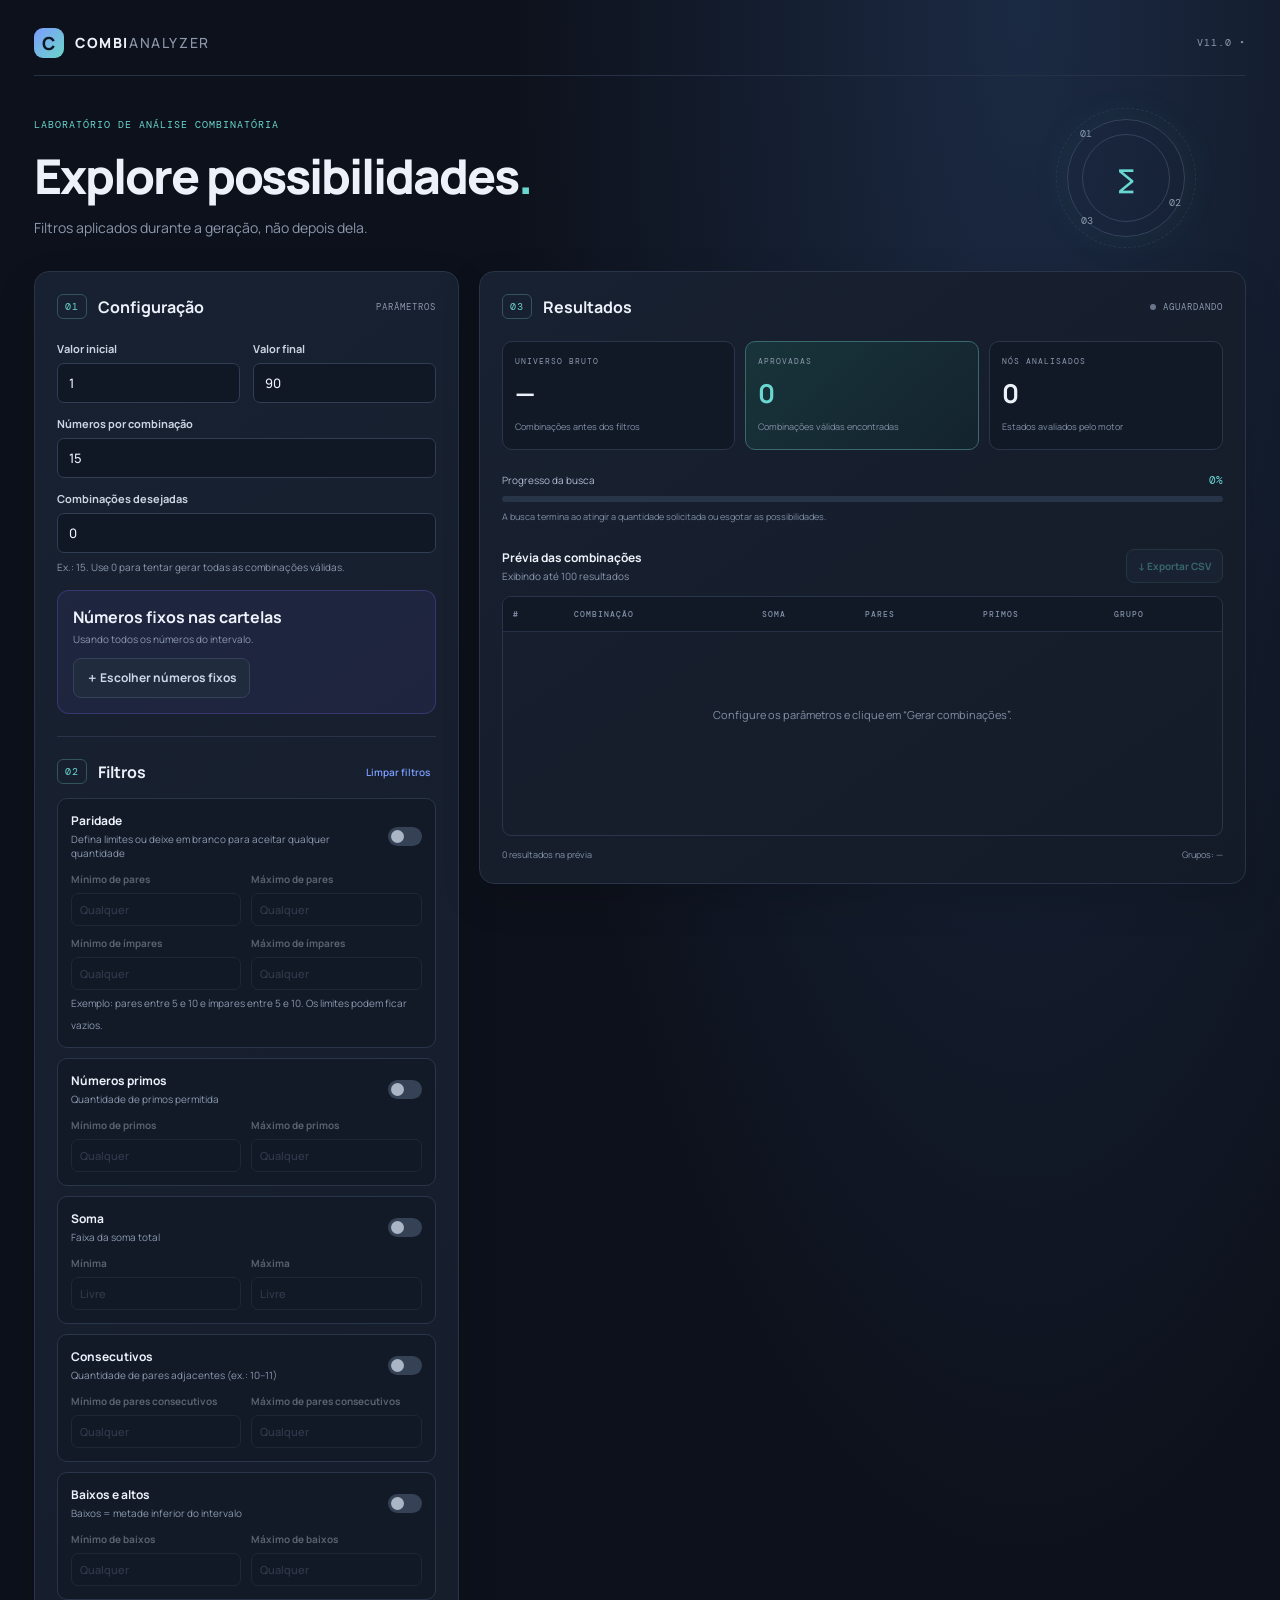
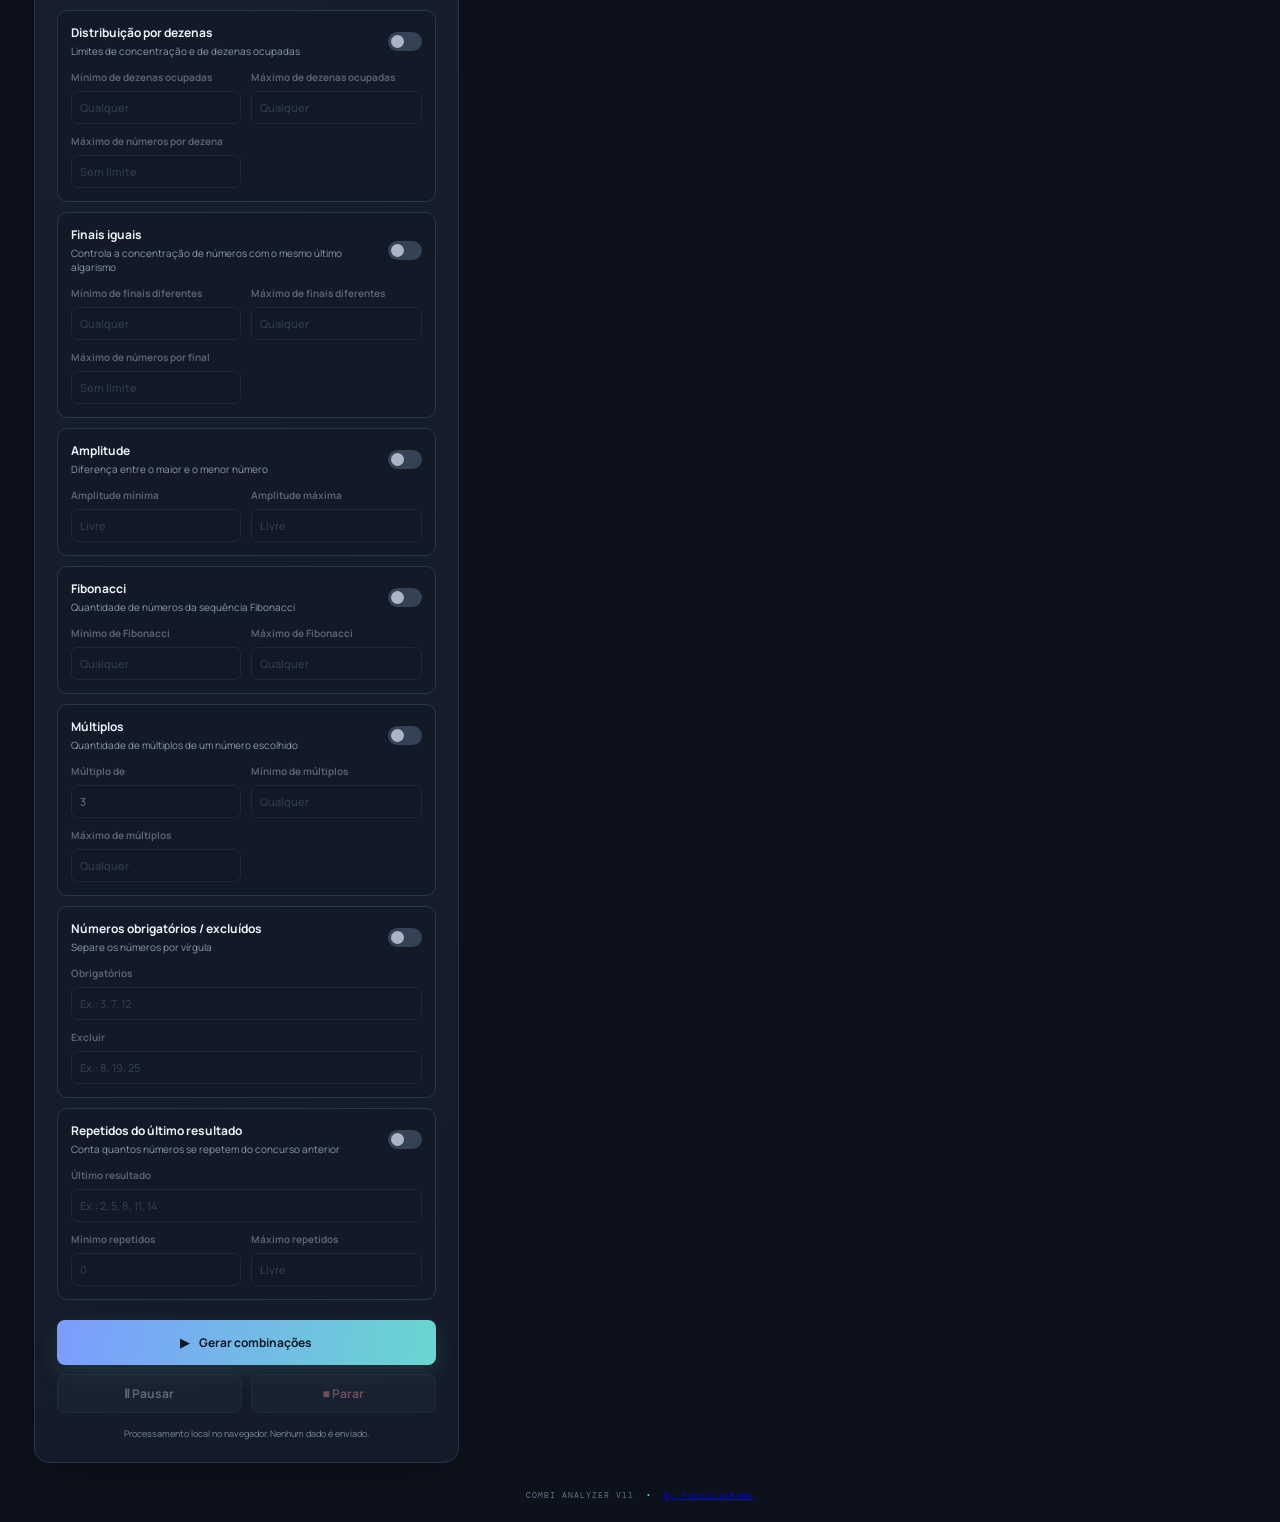
==== commit d3b1e505: "Remove filter and statistics notices from index.html Removed notices about filter functionality and " ====
--- a/index.html
+++ b/index.html
@@ -42,8 +42,6 @@
 <div class="progress-section"><div class="progress-label"><span>Progresso da busca</span><strong id="progressText">0%</strong></div><div class="progress-track"><div class="progress-fill" id="progressFill"></div></div><small id="progressNote">A busca termina ao atingir a quantidade solicitada ou esgotar as possibilidades.</small></div>
 <div class="results-toolbar"><div><strong>Prévia das combinações</strong><small>Exibindo até 100 resultados</small></div><button class="secondary-button export-button" id="exportBtn" disabled>↓ Exportar CSV</button></div>
 <div class="table-wrap"><table><thead><tr><th>#</th><th>COMBINAÇÃO</th><th>SOMA</th><th>PARES</th><th>PRIMOS</th><th>GRUPO</th></tr></thead><tbody id="resultsBody"><tr class="empty-row"><td colspan="6">Configure os parâmetros e clique em “Gerar combinações”.</td></tr></tbody></table></div><div class="results-footer"><span id="previewCount">0 resultados na prévia</span><span id="groupInfo">Grupos: —</span></div></section>
-<div class="notice"><span class="notice-icon">i</span><p><strong>Como os filtros funcionam</strong><br>O motor faz poda durante a construção: se uma combinação parcial já não pode cumprir paridade, primos, soma ou outros limites, abandona esse ramo sem gerar todas as combinações descendentes. A quantidade desejada limita a busca; 0 significa procurar todas as válidas, o que pode levar muito tempo e ocupar bastante espaço.</p></div>
-<div class="notice neutral"><span class="notice-icon">!</span><p><strong>Estatística não é previsão</strong><br>Paridade, soma, dezenas, finais, frequência e padrões descrevem combinações e resultados anteriores. Em sorteios justos, cada combinação válida tem a mesma probabilidade individual.</p></div>
 </div></section>
 <footer>COMBI ANALYZER V11 <span>•</span> <a href="https://github.com/FabricioRamosOficial" target="_blank">By FabricioRamo</footer>
 </main><script src="script.js"></script>
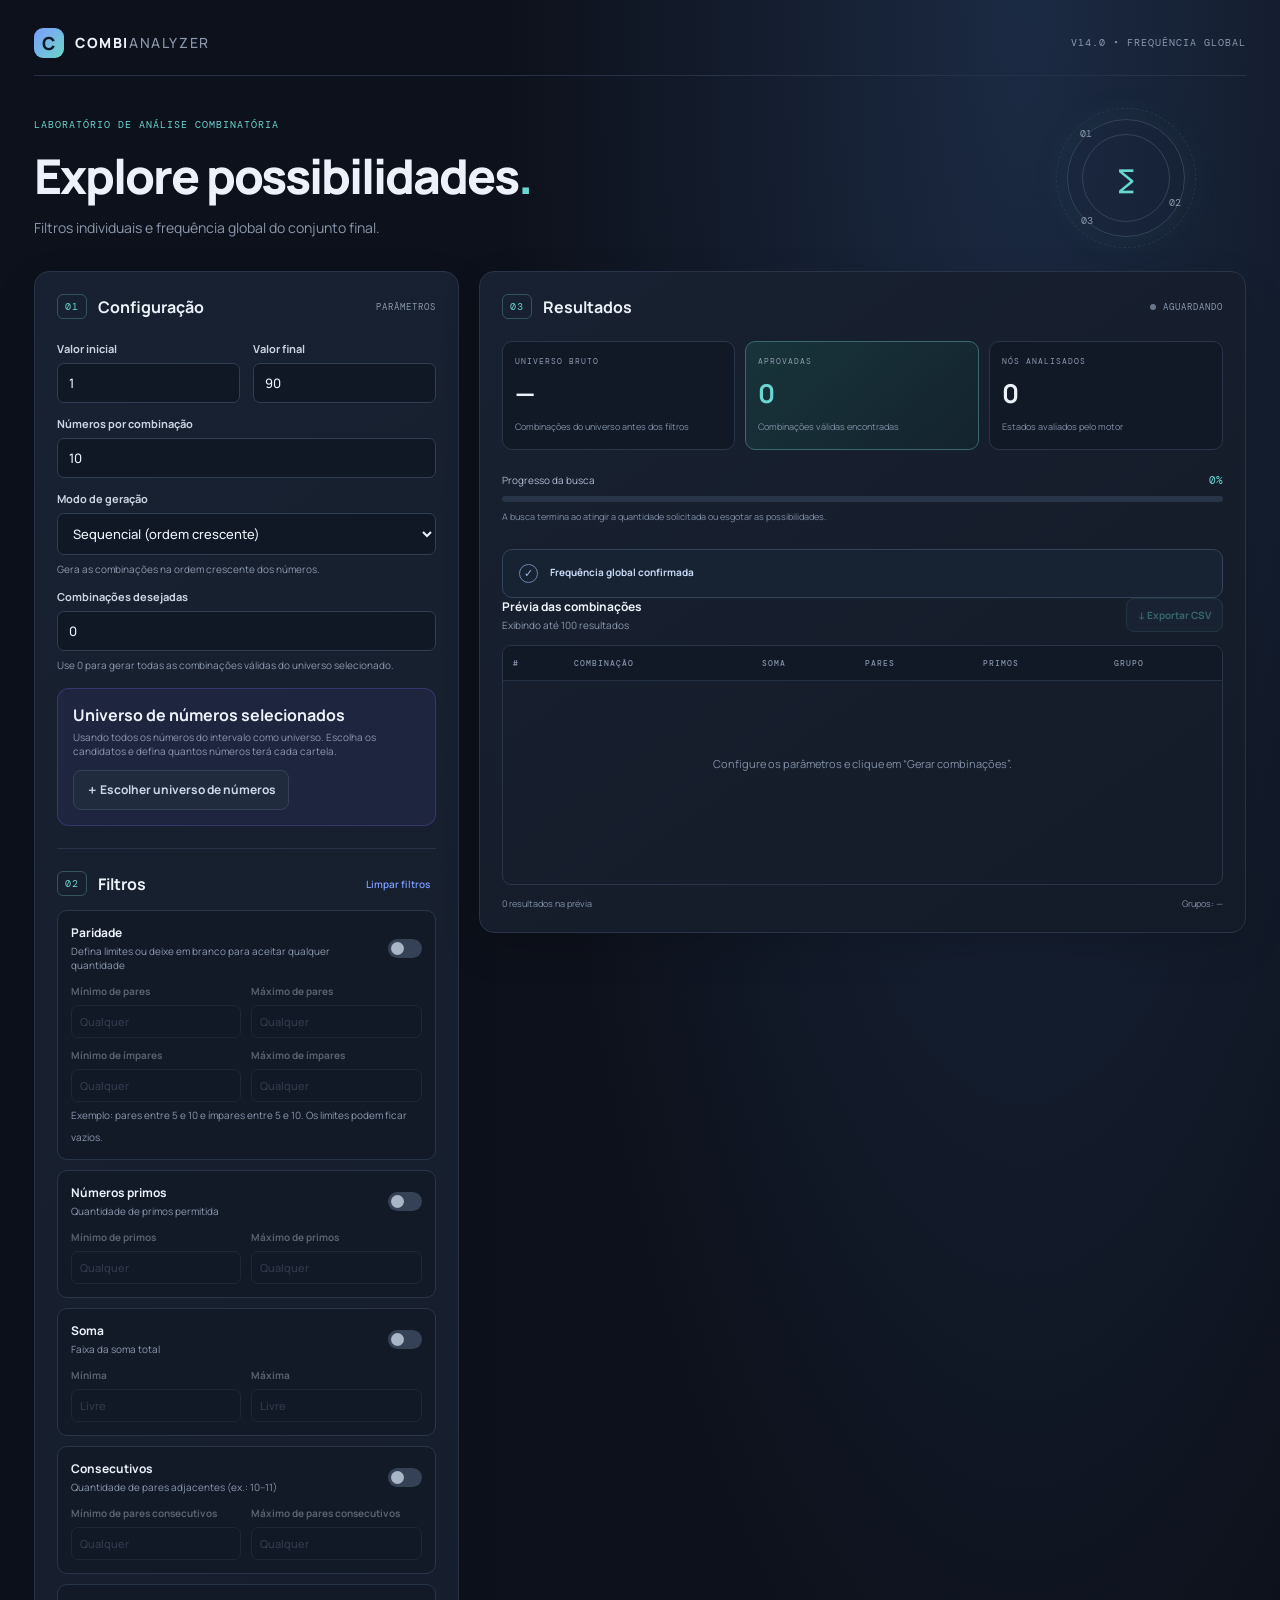
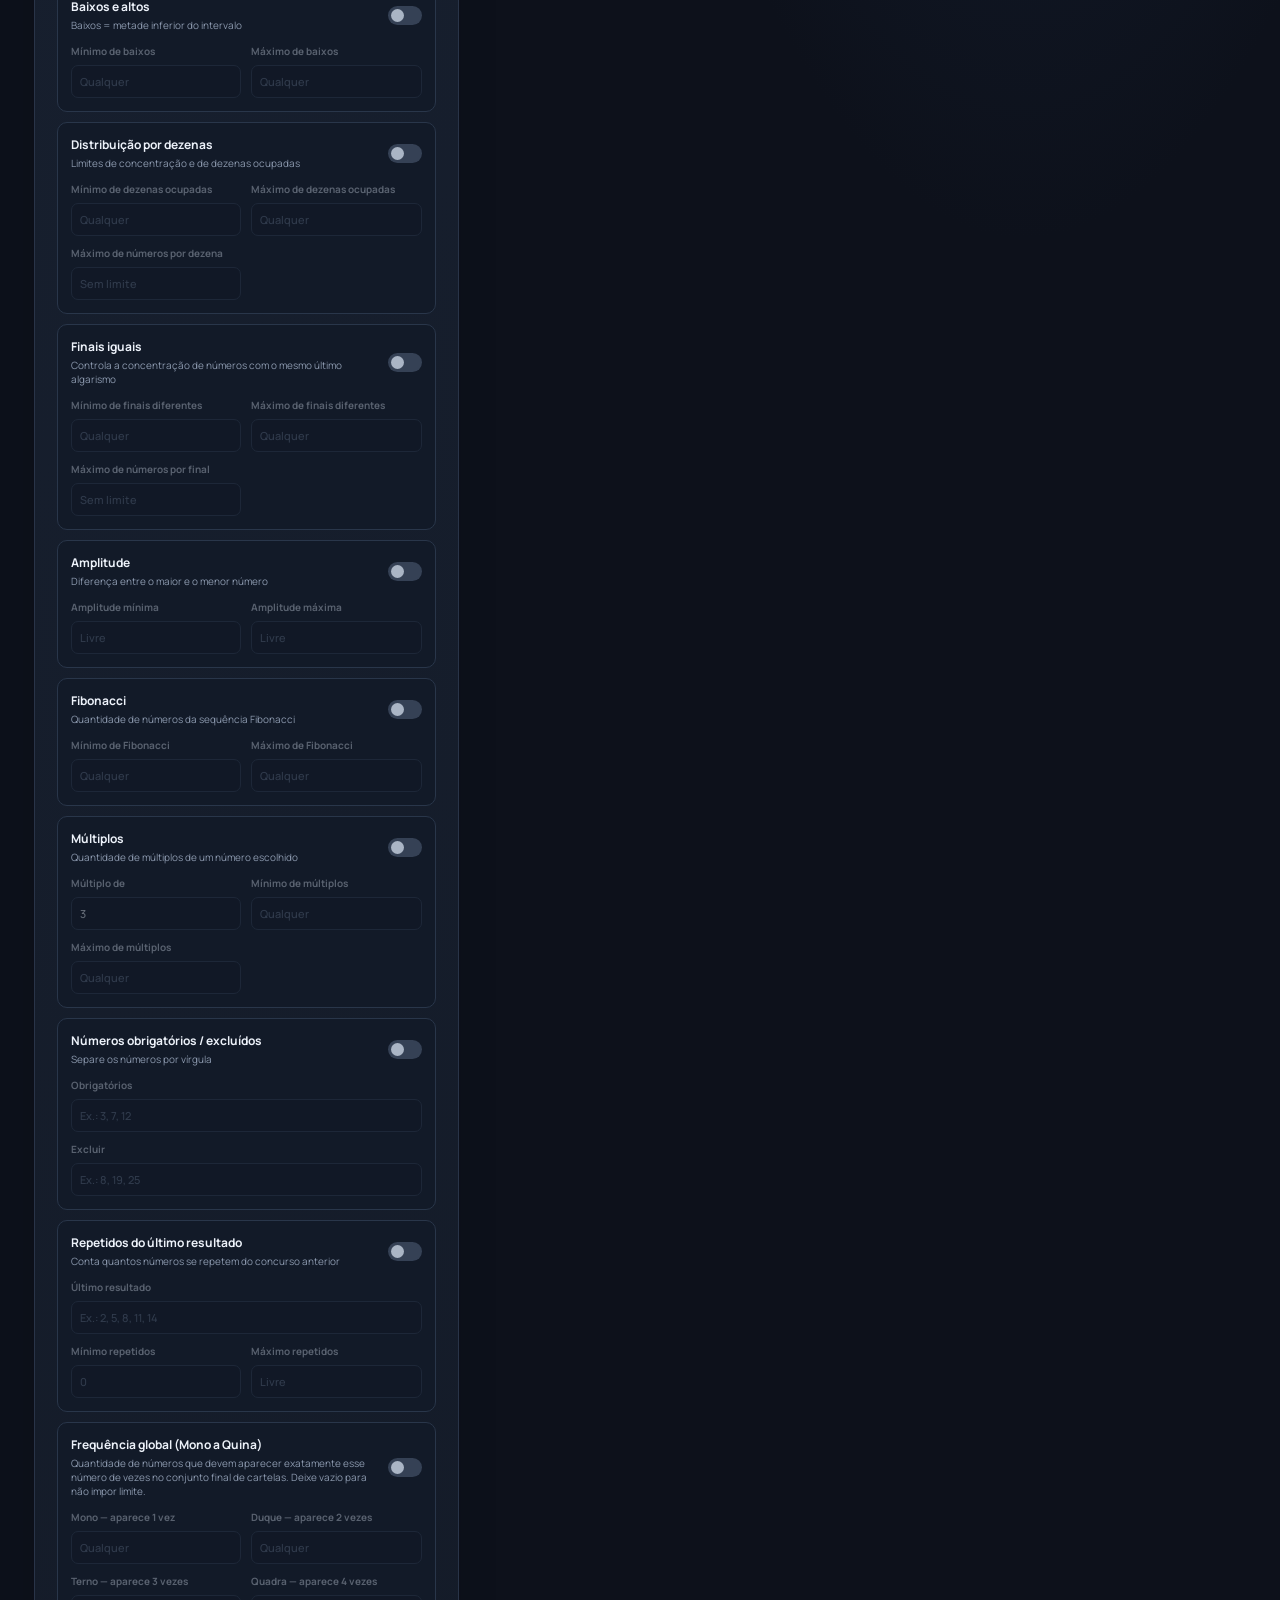
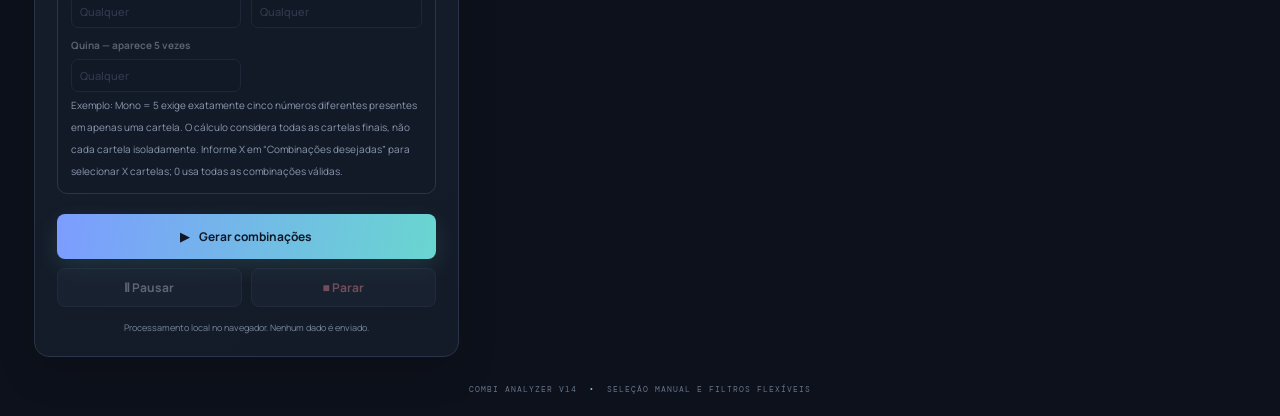
==== commit 0ace4278: "atualizando e inserindo novas funçces" ====
--- a/index.html
+++ b/index.html
@@ -2,24 +2,25 @@
 <html lang="pt-BR">
 <head>
 <meta charset="utf-8"><meta name="viewport" content="width=device-width,initial-scale=1"><meta name="theme-color" content="#101522">
-<title>Combi Analyzer v11</title><link rel="stylesheet" href="style.css">
+<title>Combi Analyzer v14</title><link rel="stylesheet" href="style.css">
 </head>
 <body>
 <main class="app-shell">
-<header class="topbar"><a class="brand" href="#"><span class="brand-mark">C</span><span>COMBI<span class="brand-light">ANALYZER</span></span></a><span class="version">V11.0 • </span></header>
-<section class="hero"><div><p class="eyebrow">LABORATÓRIO DE ANÁLISE COMBINATÓRIA</p><h1>Explore possibilidades<span>.</span></h1><p class="subtitle">Filtros aplicados durante a geração, não depois dela.</p></div><div class="hero-orbit" aria-hidden="true"><span>01</span><span>02</span><span>03</span><b>∑</b></div></section>
+<header class="topbar"><a class="brand" href="#"><span class="brand-mark">C</span><span>COMBI<span class="brand-light">ANALYZER</span></span></a><span class="version">V14.0 • FREQUÊNCIA GLOBAL</span></header>
+<section class="hero"><div><p class="eyebrow">LABORATÓRIO DE ANÁLISE COMBINATÓRIA</p><h1>Explore possibilidades<span>.</span></h1><p class="subtitle">Filtros individuais e frequência global do conjunto final.</p></div><div class="hero-orbit" aria-hidden="true"><span>01</span><span>02</span><span>03</span><b>∑</b></div></section>
 <section class="workspace">
 <aside class="panel config-panel">
 <div class="panel-heading"><div><span class="step">01</span><h2>Configuração</h2></div><span class="heading-note">PARÂMETROS</span></div>
 <div class="field-grid">
 <label>Valor inicial<input id="minNumber" type="number" min="0" value="1"></label><label>Valor final<input id="maxNumber" type="number" min="1" value="90"></label>
-<label class="wide">Números por combinação<input id="pickCount" type="number" min="1" value="15"></label>
-<label class="wide">Combinações desejadas<input id="targetCount" type="number" min="0" value="0"><small>Ex.: 15. Use 0 para tentar gerar todas as combinações válidas.</small></label>
+<label class="wide">Números por combinação<input id="pickCount" type="number" min="1" value="10"></label>
+<label class="wide">Modo de geração<select id="generationMode"><option value="sequential">Sequencial (ordem crescente)</option><option value="random">Aleatório (sem repetir cartelas)</option></select><small id="modeHelp">Gera as combinações na ordem crescente dos números.</small></label>
+<label class="wide">Combinações desejadas<input id="targetCount" type="number" min="0" value="0"><small>Use 0 para gerar todas as combinações válidas do universo selecionado.</small></label>
 
 </div>
 <div class="number-pool-card">
-  <div><strong>Números fixos nas cartelas</strong><small id="poolSummary">Usando todos os números do intervalo.</small></div>
-  <button class="secondary-button" id="openPickerBtn" type="button">＋ Escolher números fixos</button>
+  <div><strong>Universo de números selecionados</strong><small id="poolSummary">Selecione os números candidatos e escolha quantos números formarão cada cartela.</small></div>
+  <button class="secondary-button" id="openPickerBtn" type="button">＋ Escolher universo de números</button>
   <button class="text-button" id="clearPoolBtn" type="button" hidden>Limpar seleção</button>
 </div>
 <div class="divider"></div><div class="panel-heading filters-heading"><div><span class="step">02</span><h2>Filtros</h2></div><button class="text-button" id="clearFilters" type="button">Limpar filtros</button></div>
@@ -35,14 +36,15 @@
 <div class="filter-card"><div class="filter-title"><div><strong>Múltiplos</strong><small>Quantidade de múltiplos de um número escolhido</small></div><label class="switch"><input id="multipleEnabled" type="checkbox"><span></span></label></div><div class="filter-options two-col"><label>Múltiplo de<input id="multipleOf" type="number" min="2" value="3"></label><label>Mínimo de múltiplos<input id="multipleMin" type="number" min="0" placeholder="Qualquer"></label><label>Máximo de múltiplos<input id="multipleMax" type="number" min="0" placeholder="Qualquer"></label></div></div>
 <div class="filter-card"><div class="filter-title"><div><strong>Números obrigatórios / excluídos</strong><small>Separe os números por vírgula</small></div><label class="switch"><input id="listsEnabled" type="checkbox"><span></span></label></div><div class="filter-options"><label>Obrigatórios<input id="includeNumbers" type="text" placeholder="Ex.: 3, 7, 12"></label><label>Excluir<input id="excludeNumbers" type="text" placeholder="Ex.: 8, 19, 25"></label></div></div>
 <div class="filter-card"><div class="filter-title"><div><strong>Repetidos do último resultado</strong><small>Conta quantos números se repetem do concurso anterior</small></div><label class="switch"><input id="previousEnabled" type="checkbox"><span></span></label></div><div class="filter-options"><label>Último resultado<input id="previousNumbers" type="text" placeholder="Ex.: 2, 5, 8, 11, 14"></label><div class="two-col"><label>Mínimo repetidos<input id="repeatMin" type="number" min="0" placeholder="0"></label><label>Máximo repetidos<input id="repeatMax" type="number" min="0" placeholder="Livre"></label></div></div></div>
+<div class="filter-card frequency-card"><div class="filter-title"><div><strong>Frequência global (Mono a Quina)</strong><small>Quantidade de números que devem aparecer exatamente esse número de vezes no conjunto final de cartelas. Deixe vazio para não impor limite.</small></div><label class="switch"><input id="frequencyEnabled" type="checkbox"><span></span></label></div><div class="filter-options two-col"><label>Mono — aparece 1 vez<input id="monoCount" type="number" min="0" step="1" placeholder="Qualquer"></label><label>Duque — aparece 2 vezes<input id="duqueCount" type="number" min="0" step="1" placeholder="Qualquer"></label><label>Terno — aparece 3 vezes<input id="ternoCount" type="number" min="0" step="1" placeholder="Qualquer"></label><label>Quadra — aparece 4 vezes<input id="quadraCount" type="number" min="0" step="1" placeholder="Qualquer"></label><label>Quina — aparece 5 vezes<input id="quinaCount" type="number" min="0" step="1" placeholder="Qualquer"></label></div><small>Exemplo: Mono = 5 exige exatamente cinco números diferentes presentes em apenas uma cartela. O cálculo considera todas as cartelas finais, não cada cartela isoladamente. Informe X em “Combinações desejadas” para selecionar X cartelas; 0 usa todas as combinações válidas.</small></div>
 <button class="primary-button" id="generateBtn"><span>▶</span> Gerar combinações</button><div class="action-row"><button class="secondary-button" id="pauseBtn" disabled>Ⅱ Pausar</button><button class="secondary-button danger-button" id="stopBtn" disabled>■ Parar</button></div><p class="privacy-note">Processamento local no navegador. Nenhum dado é enviado.</p>
 </aside>
 <div class="results-column"><section class="panel results-panel"><div class="panel-heading"><div><span class="step">03</span><h2>Resultados</h2></div><span class="live-status" id="status"><i></i> AGUARDANDO</span></div>
-<div class="stats-grid"><div class="stat-card"><small>UNIVERSO BRUTO</small><strong id="totalPossible">—</strong><span>Combinações antes dos filtros</span></div><div class="stat-card accent-stat"><small>APROVADAS</small><strong id="totalFound">0</strong><span>Combinações válidas encontradas</span></div><div class="stat-card"><small>NÓS ANALISADOS</small><strong id="totalProcessed">0</strong><span>Estados avaliados pelo motor</span></div></div>
+<div class="stats-grid"><div class="stat-card"><small>UNIVERSO BRUTO</small><strong id="totalPossible">—</strong><span>Combinações do universo antes dos filtros</span></div><div class="stat-card accent-stat"><small>APROVADAS</small><strong id="totalFound">0</strong><span>Combinações válidas encontradas</span></div><div class="stat-card"><small>NÓS ANALISADOS</small><strong id="totalProcessed">0</strong><span>Estados avaliados pelo motor</span></div></div>
 <div class="progress-section"><div class="progress-label"><span>Progresso da busca</span><strong id="progressText">0%</strong></div><div class="progress-track"><div class="progress-fill" id="progressFill"></div></div><small id="progressNote">A busca termina ao atingir a quantidade solicitada ou esgotar as possibilidades.</small></div>
-<div class="results-toolbar"><div><strong>Prévia das combinações</strong><small>Exibindo até 100 resultados</small></div><button class="secondary-button export-button" id="exportBtn" disabled>↓ Exportar CSV</button></div>
+<div id="frequencySummary" class="notice neutral" hidden><span class="notice-icon">✓</span><p><strong>Frequência global confirmada</strong><br><span id="frequencySummaryText"></span></p></div><div class="results-toolbar"><div><strong>Prévia das combinações</strong><small>Exibindo até 100 resultados</small></div><button class="secondary-button export-button" id="exportBtn" disabled>↓ Exportar CSV</button></div>
 <div class="table-wrap"><table><thead><tr><th>#</th><th>COMBINAÇÃO</th><th>SOMA</th><th>PARES</th><th>PRIMOS</th><th>GRUPO</th></tr></thead><tbody id="resultsBody"><tr class="empty-row"><td colspan="6">Configure os parâmetros e clique em “Gerar combinações”.</td></tr></tbody></table></div><div class="results-footer"><span id="previewCount">0 resultados na prévia</span><span id="groupInfo">Grupos: —</span></div></section>
 </div></section>
-<footer>COMBI ANALYZER V11 <span>•</span> <a href="https://github.com/FabricioRamosOficial" target="_blank">By FabricioRamo</footer>
+<footer>COMBI ANALYZER V14 <span>•</span> SELEÇÃO MANUAL E FILTROS FLEXÍVEIS</footer>
 </main><script src="script.js"></script>
 </body></html>
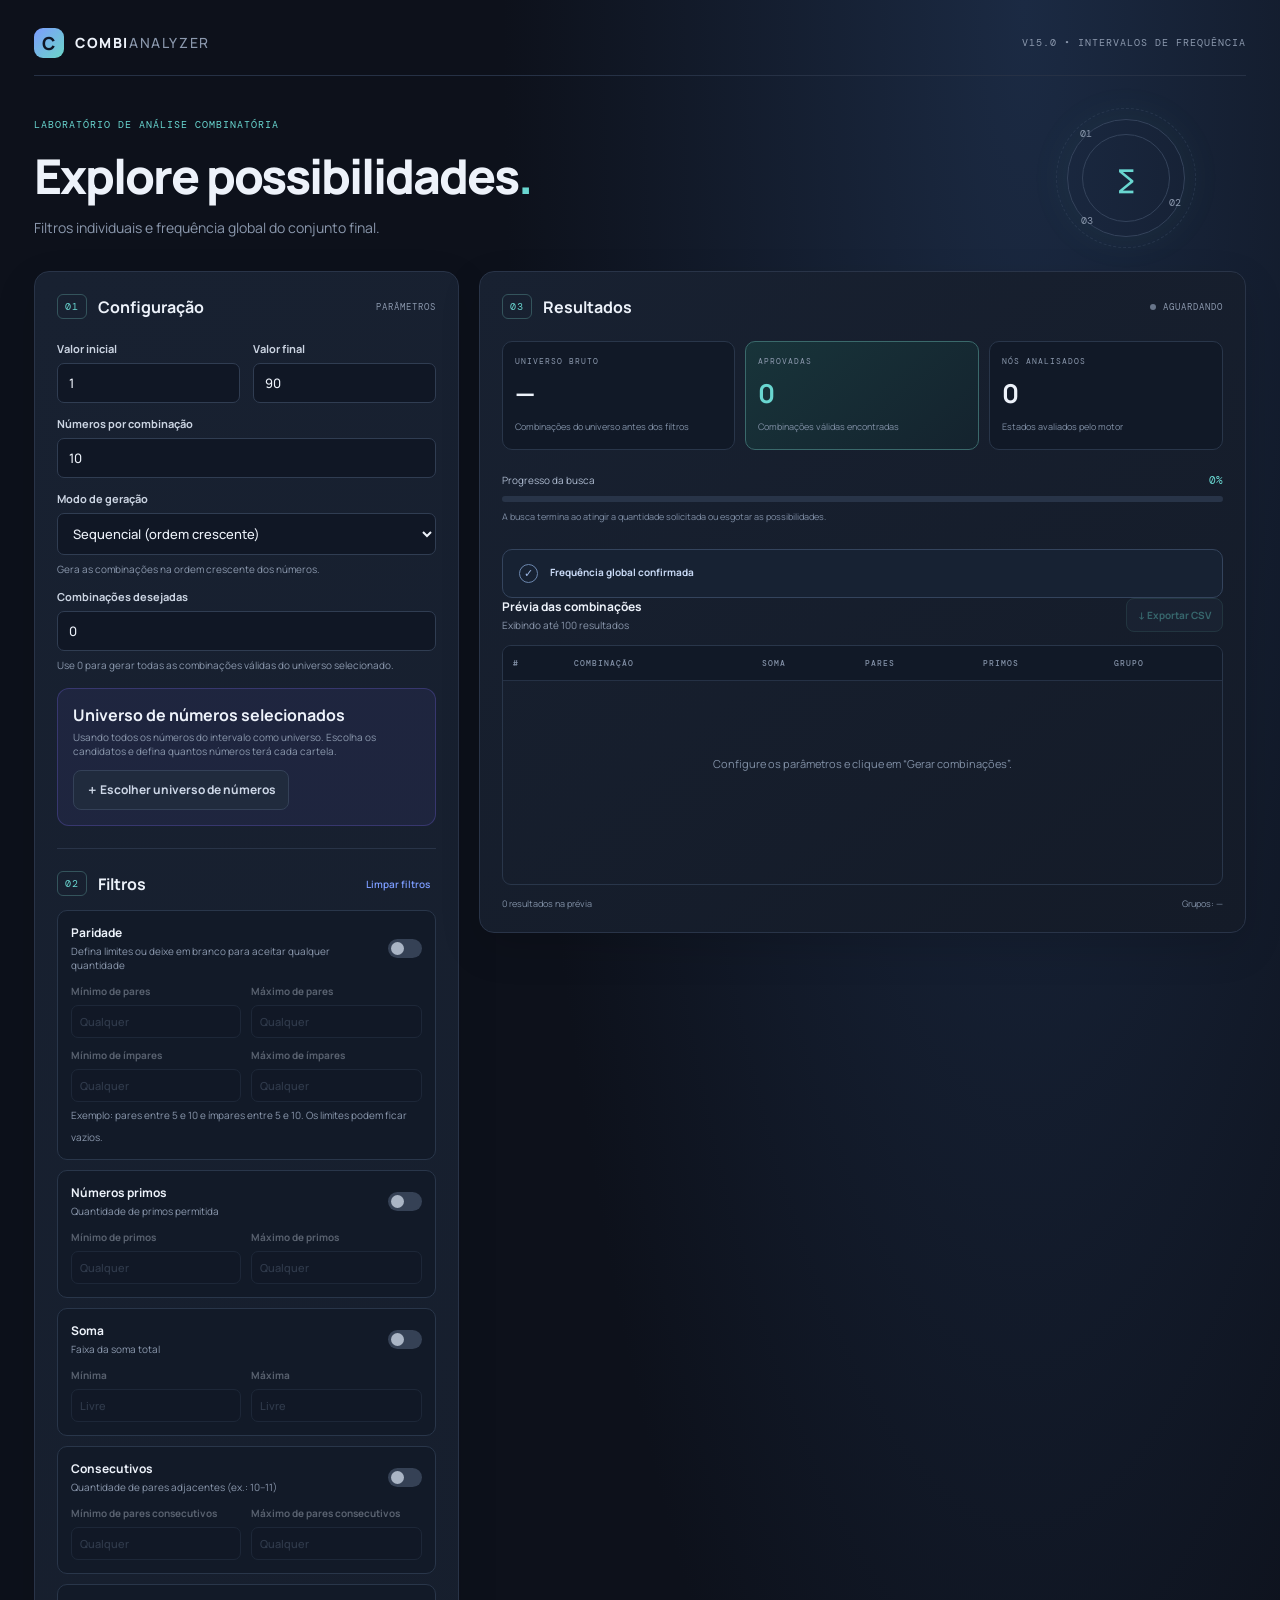
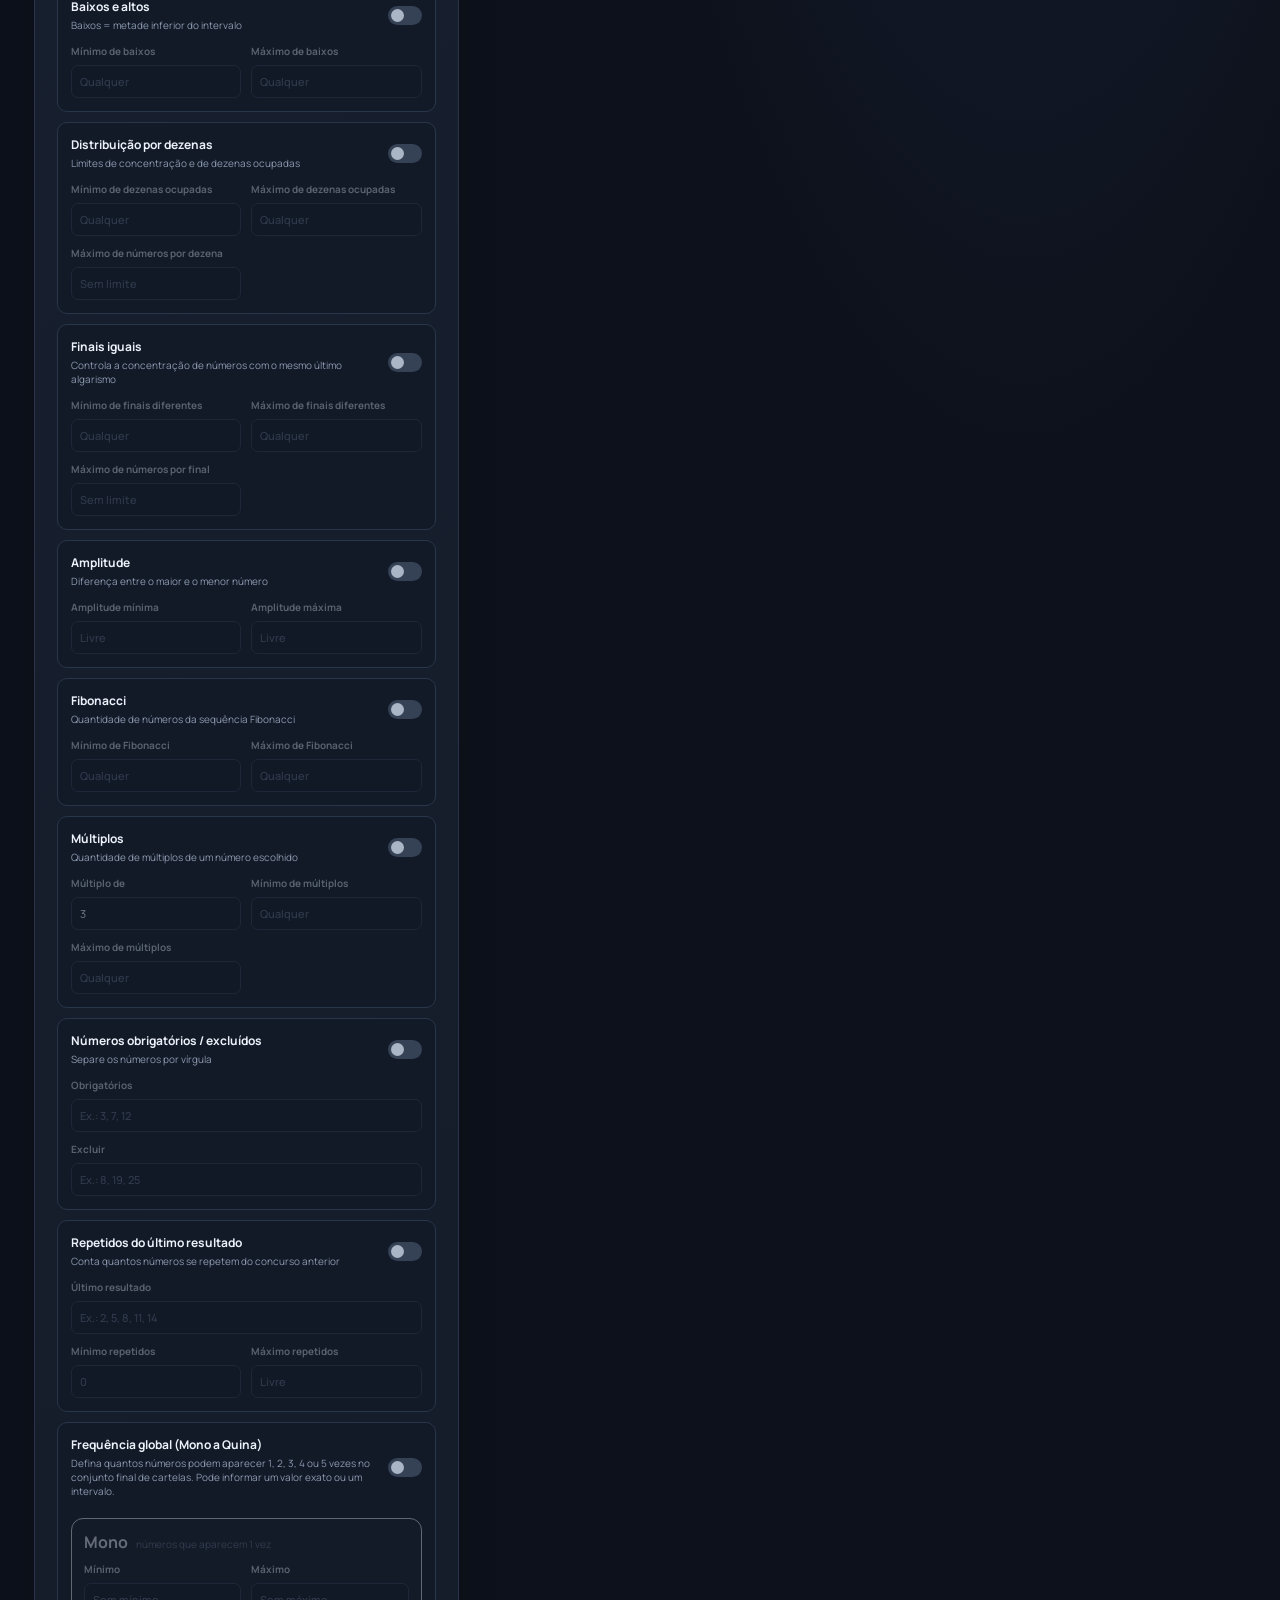
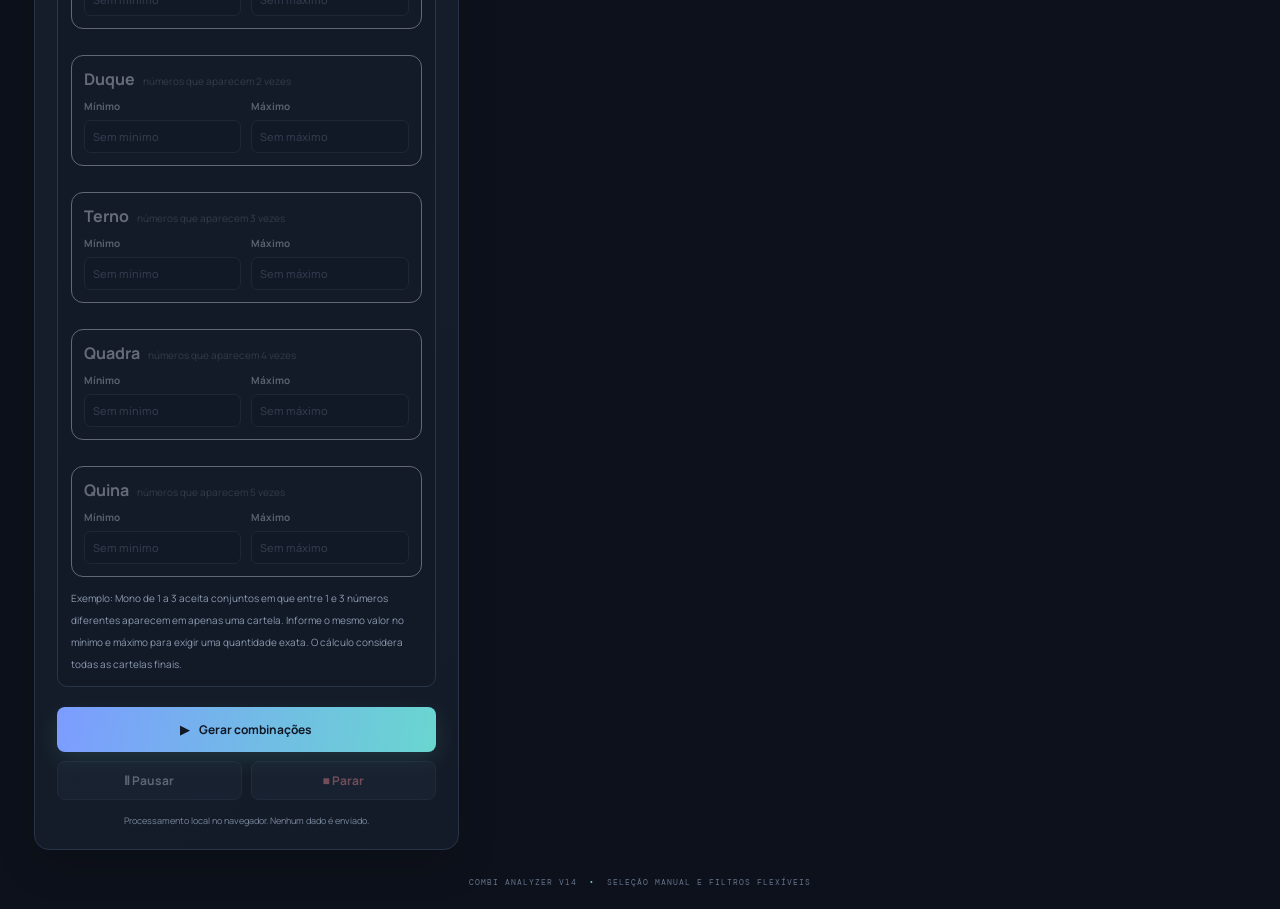
==== commit 06da19a8: "adicionando min e max nos filtros" ====
--- a/index.html
+++ b/index.html
@@ -6,7 +6,7 @@
 </head>
 <body>
 <main class="app-shell">
-<header class="topbar"><a class="brand" href="#"><span class="brand-mark">C</span><span>COMBI<span class="brand-light">ANALYZER</span></span></a><span class="version">V14.0 • FREQUÊNCIA GLOBAL</span></header>
+<header class="topbar"><a class="brand" href="#"><span class="brand-mark">C</span><span>COMBI<span class="brand-light">ANALYZER</span></span></a><span class="version">V15.0 • INTERVALOS DE FREQUÊNCIA</span></header>
 <section class="hero"><div><p class="eyebrow">LABORATÓRIO DE ANÁLISE COMBINATÓRIA</p><h1>Explore possibilidades<span>.</span></h1><p class="subtitle">Filtros individuais e frequência global do conjunto final.</p></div><div class="hero-orbit" aria-hidden="true"><span>01</span><span>02</span><span>03</span><b>∑</b></div></section>
 <section class="workspace">
 <aside class="panel config-panel">
@@ -36,7 +36,7 @@
 <div class="filter-card"><div class="filter-title"><div><strong>Múltiplos</strong><small>Quantidade de múltiplos de um número escolhido</small></div><label class="switch"><input id="multipleEnabled" type="checkbox"><span></span></label></div><div class="filter-options two-col"><label>Múltiplo de<input id="multipleOf" type="number" min="2" value="3"></label><label>Mínimo de múltiplos<input id="multipleMin" type="number" min="0" placeholder="Qualquer"></label><label>Máximo de múltiplos<input id="multipleMax" type="number" min="0" placeholder="Qualquer"></label></div></div>
 <div class="filter-card"><div class="filter-title"><div><strong>Números obrigatórios / excluídos</strong><small>Separe os números por vírgula</small></div><label class="switch"><input id="listsEnabled" type="checkbox"><span></span></label></div><div class="filter-options"><label>Obrigatórios<input id="includeNumbers" type="text" placeholder="Ex.: 3, 7, 12"></label><label>Excluir<input id="excludeNumbers" type="text" placeholder="Ex.: 8, 19, 25"></label></div></div>
 <div class="filter-card"><div class="filter-title"><div><strong>Repetidos do último resultado</strong><small>Conta quantos números se repetem do concurso anterior</small></div><label class="switch"><input id="previousEnabled" type="checkbox"><span></span></label></div><div class="filter-options"><label>Último resultado<input id="previousNumbers" type="text" placeholder="Ex.: 2, 5, 8, 11, 14"></label><div class="two-col"><label>Mínimo repetidos<input id="repeatMin" type="number" min="0" placeholder="0"></label><label>Máximo repetidos<input id="repeatMax" type="number" min="0" placeholder="Livre"></label></div></div></div>
-<div class="filter-card frequency-card"><div class="filter-title"><div><strong>Frequência global (Mono a Quina)</strong><small>Quantidade de números que devem aparecer exatamente esse número de vezes no conjunto final de cartelas. Deixe vazio para não impor limite.</small></div><label class="switch"><input id="frequencyEnabled" type="checkbox"><span></span></label></div><div class="filter-options two-col"><label>Mono — aparece 1 vez<input id="monoCount" type="number" min="0" step="1" placeholder="Qualquer"></label><label>Duque — aparece 2 vezes<input id="duqueCount" type="number" min="0" step="1" placeholder="Qualquer"></label><label>Terno — aparece 3 vezes<input id="ternoCount" type="number" min="0" step="1" placeholder="Qualquer"></label><label>Quadra — aparece 4 vezes<input id="quadraCount" type="number" min="0" step="1" placeholder="Qualquer"></label><label>Quina — aparece 5 vezes<input id="quinaCount" type="number" min="0" step="1" placeholder="Qualquer"></label></div><small>Exemplo: Mono = 5 exige exatamente cinco números diferentes presentes em apenas uma cartela. O cálculo considera todas as cartelas finais, não cada cartela isoladamente. Informe X em “Combinações desejadas” para selecionar X cartelas; 0 usa todas as combinações válidas.</small></div>
+<div class="filter-card frequency-card"><div class="filter-title"><div><strong>Frequência global (Mono a Quina)</strong><small>Defina quantos números podem aparecer 1, 2, 3, 4 ou 5 vezes no conjunto final de cartelas. Pode informar um valor exato ou um intervalo.</small></div><label class="switch"><input id="frequencyEnabled" type="checkbox"><span></span></label></div><div class="filter-options"><div class="frequency-range"><strong>Mono <small>números que aparecem 1 vez</small></strong><div class="two-col"><label>Mínimo<input id="monoMin" type="number" min="0" step="1" placeholder="Sem mínimo"></label><label>Máximo<input id="monoMax" type="number" min="0" step="1" placeholder="Sem máximo"></label></div></div><div class="frequency-range"><strong>Duque <small>números que aparecem 2 vezes</small></strong><div class="two-col"><label>Mínimo<input id="duqueMin" type="number" min="0" step="1" placeholder="Sem mínimo"></label><label>Máximo<input id="duqueMax" type="number" min="0" step="1" placeholder="Sem máximo"></label></div></div><div class="frequency-range"><strong>Terno <small>números que aparecem 3 vezes</small></strong><div class="two-col"><label>Mínimo<input id="ternoMin" type="number" min="0" step="1" placeholder="Sem mínimo"></label><label>Máximo<input id="ternoMax" type="number" min="0" step="1" placeholder="Sem máximo"></label></div></div><div class="frequency-range"><strong>Quadra <small>números que aparecem 4 vezes</small></strong><div class="two-col"><label>Mínimo<input id="quadraMin" type="number" min="0" step="1" placeholder="Sem mínimo"></label><label>Máximo<input id="quadraMax" type="number" min="0" step="1" placeholder="Sem máximo"></label></div></div><div class="frequency-range"><strong>Quina <small>números que aparecem 5 vezes</small></strong><div class="two-col"><label>Mínimo<input id="quinaMin" type="number" min="0" step="1" placeholder="Sem mínimo"></label><label>Máximo<input id="quinaMax" type="number" min="0" step="1" placeholder="Sem máximo"></label></div></div></div><small>Exemplo: Mono de 1 a 3 aceita conjuntos em que entre 1 e 3 números diferentes aparecem em apenas uma cartela. Informe o mesmo valor no mínimo e máximo para exigir uma quantidade exata. O cálculo considera todas as cartelas finais.</small></div>
 <button class="primary-button" id="generateBtn"><span>▶</span> Gerar combinações</button><div class="action-row"><button class="secondary-button" id="pauseBtn" disabled>Ⅱ Pausar</button><button class="secondary-button danger-button" id="stopBtn" disabled>■ Parar</button></div><p class="privacy-note">Processamento local no navegador. Nenhum dado é enviado.</p>
 </aside>
 <div class="results-column"><section class="panel results-panel"><div class="panel-heading"><div><span class="step">03</span><h2>Resultados</h2></div><span class="live-status" id="status"><i></i> AGUARDANDO</span></div>
--- a/style.css
+++ b/style.css
@@ -4,3 +4,9 @@
 .filter-options .two-col{display:grid;grid-template-columns:1fr 1fr;gap:10px}.filter-options>label{min-width:0}.filter-options input[type=text]{text-transform:none}.neutral{border-color:#34445d;background:#172233;color:#aebbd0}.neutral .notice-icon{border-color:#6b86ad;color:#9eb9e6}.neutral strong{color:#c8d9f5}#progressNote{display:block;margin-top:8px;color:#7f8ea5;font-size:9px;line-height:1.5}.filter-card .filter-options .two-col{margin-top:0}
 
 .number-pool-card{display:flex;align-items:center;justify-content:space-between;gap:12px;flex-wrap:wrap;padding:15px;margin:16px 0;background:rgba(119,101,232,.08);border:1px solid rgba(119,101,232,.28);border-radius:12px}.number-pool-card>div{display:flex;flex-direction:column;gap:4px}.number-pool-card small{color:var(--muted,#aab2c5)}.number-pool-card [hidden]{display:none!important}
+
+/* V15 — campos de intervalo da frequência global */
+.frequency-range{padding:12px;border:1px solid var(--border, #e5e7eb);border-radius:12px;margin:8px 0;background:rgba(127,127,127,.035)}
+.frequency-range>strong{display:block;margin-bottom:9px}
+.frequency-range>strong small{display:inline;font-weight:400;opacity:.7;margin-left:5px}
+.frequency-range .two-col{gap:10px}
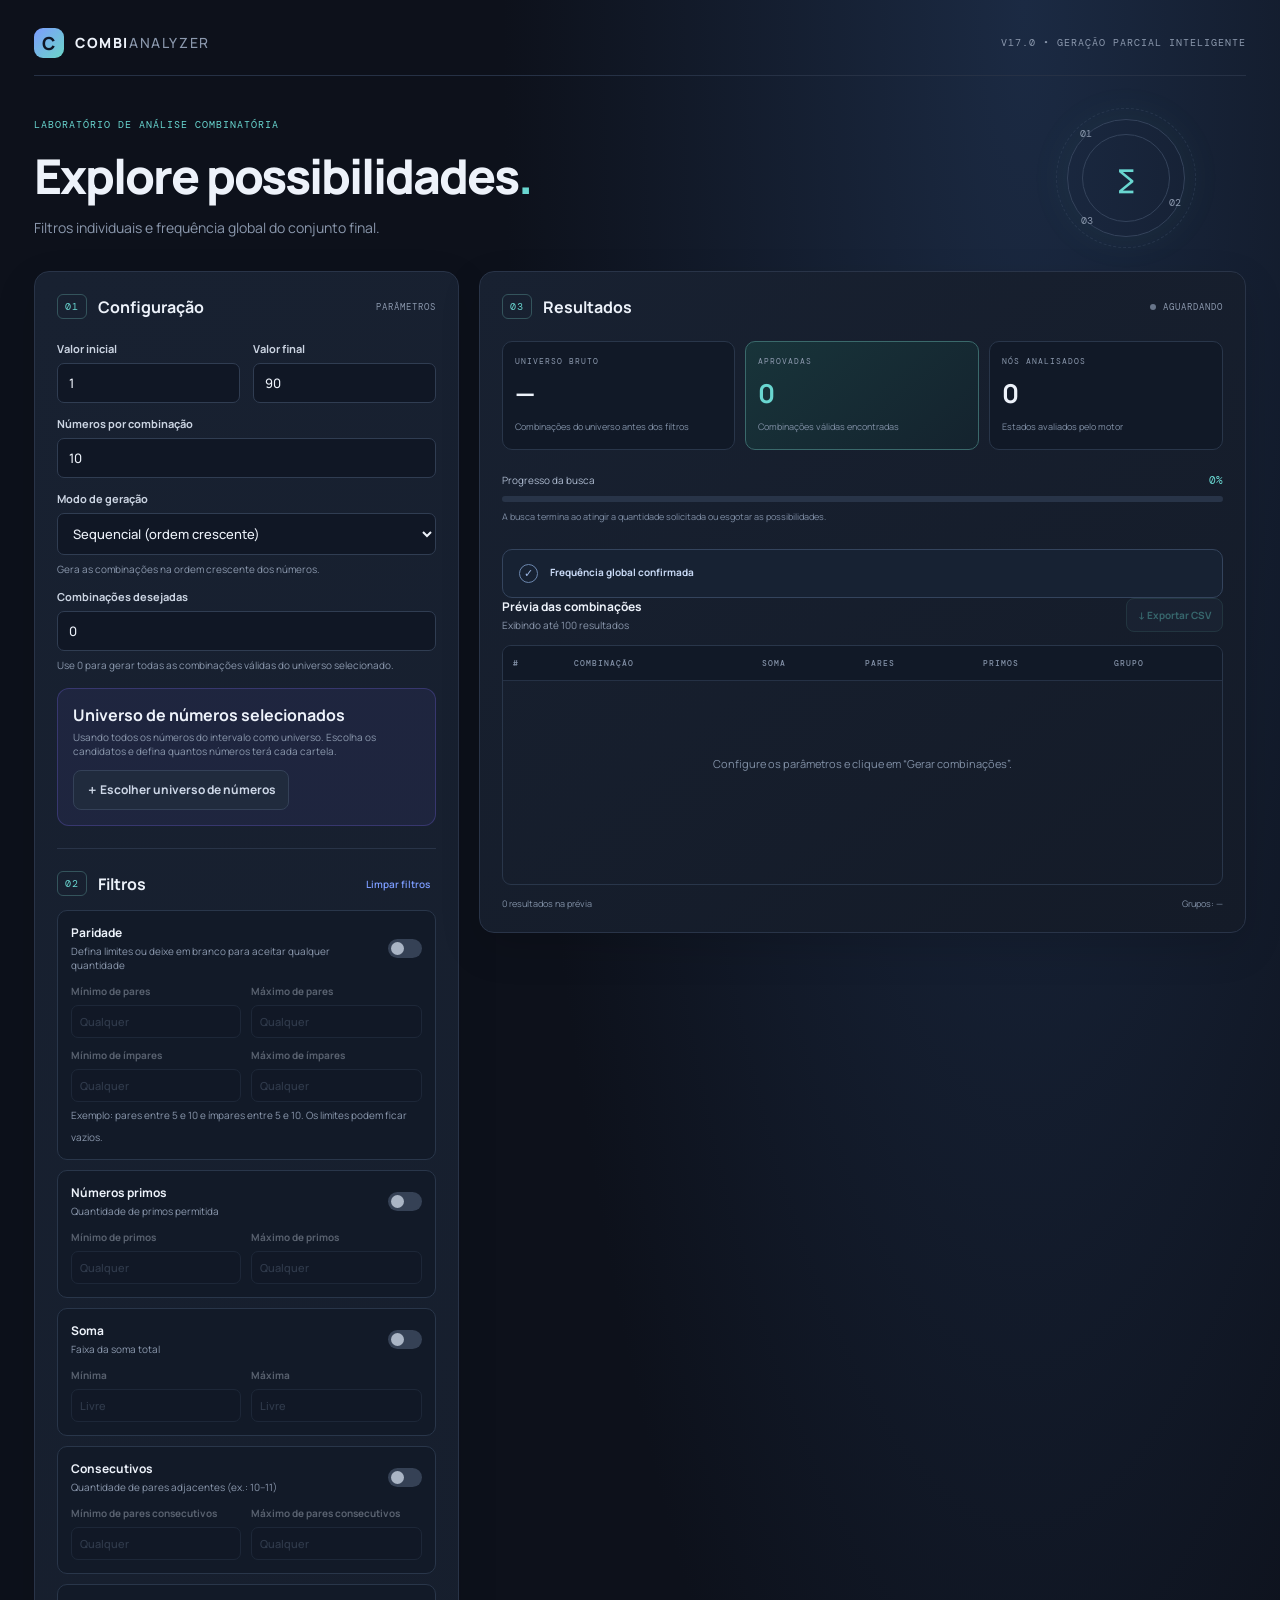
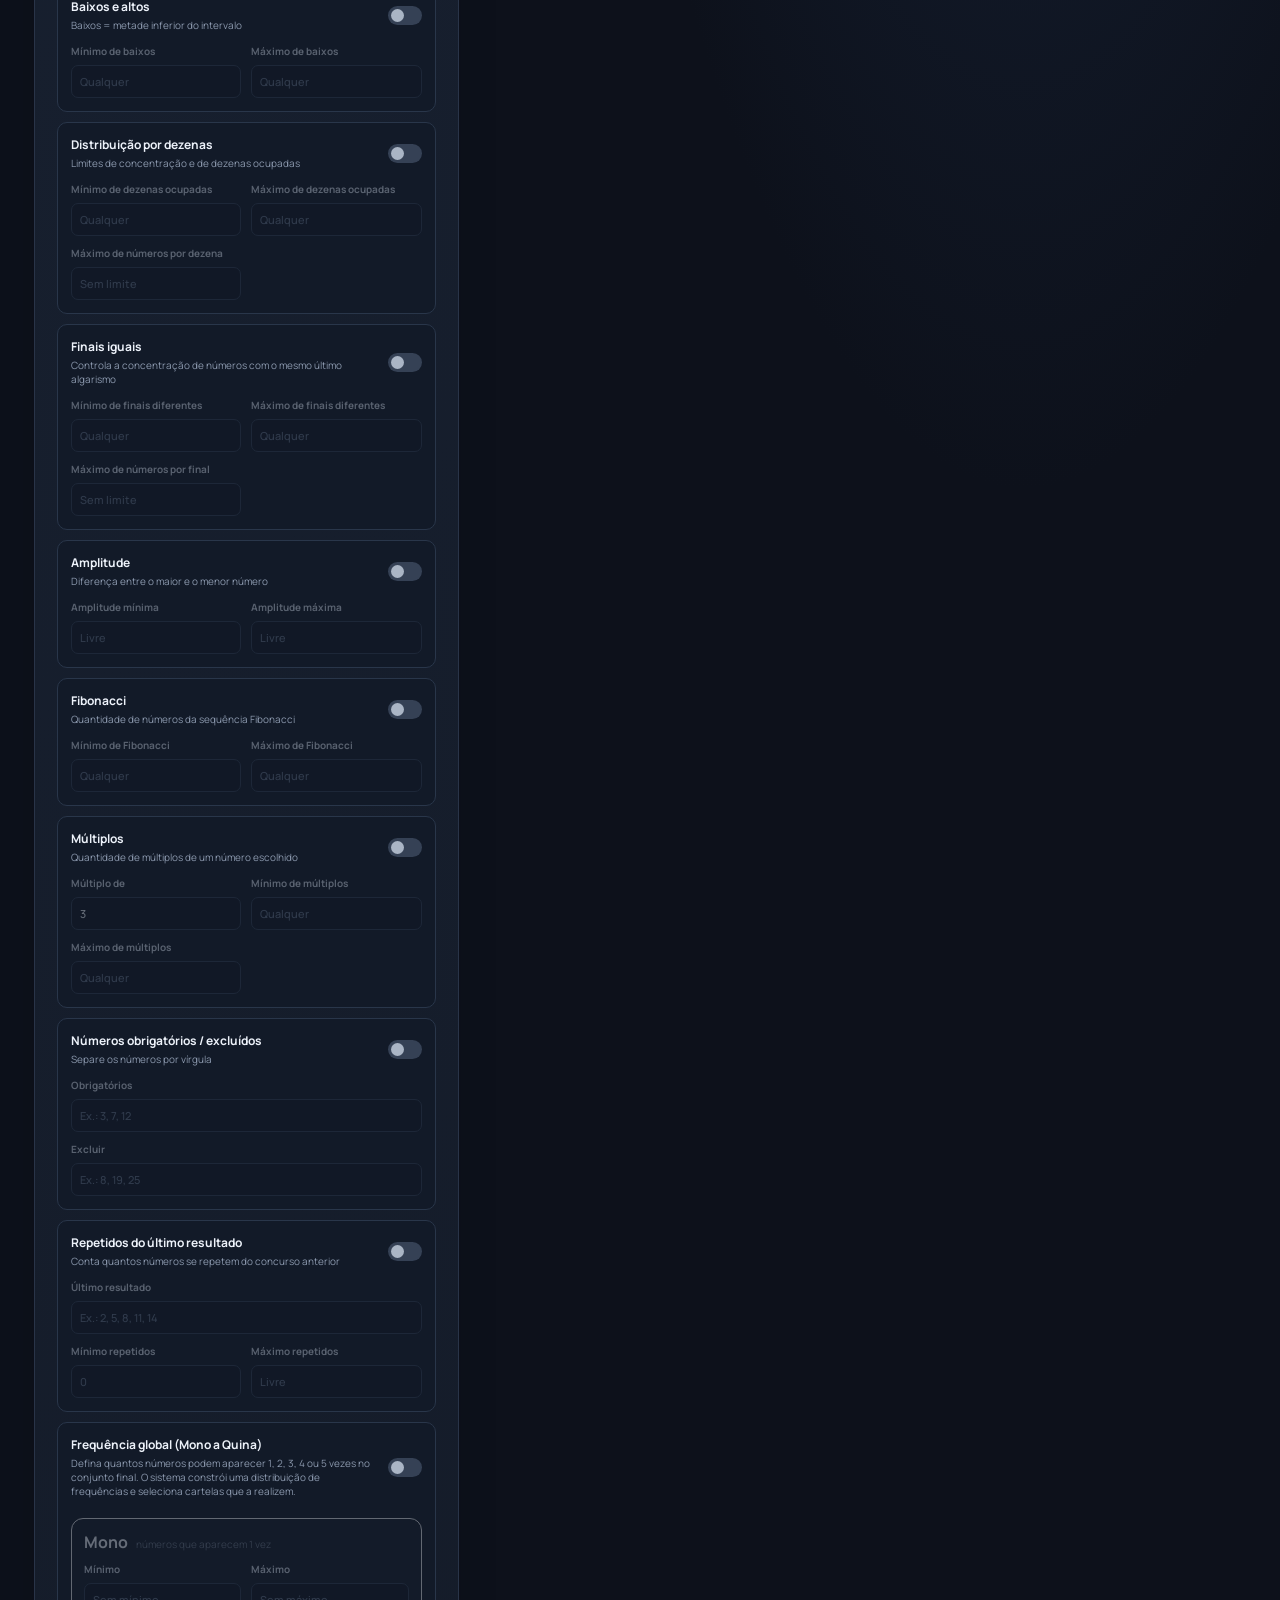
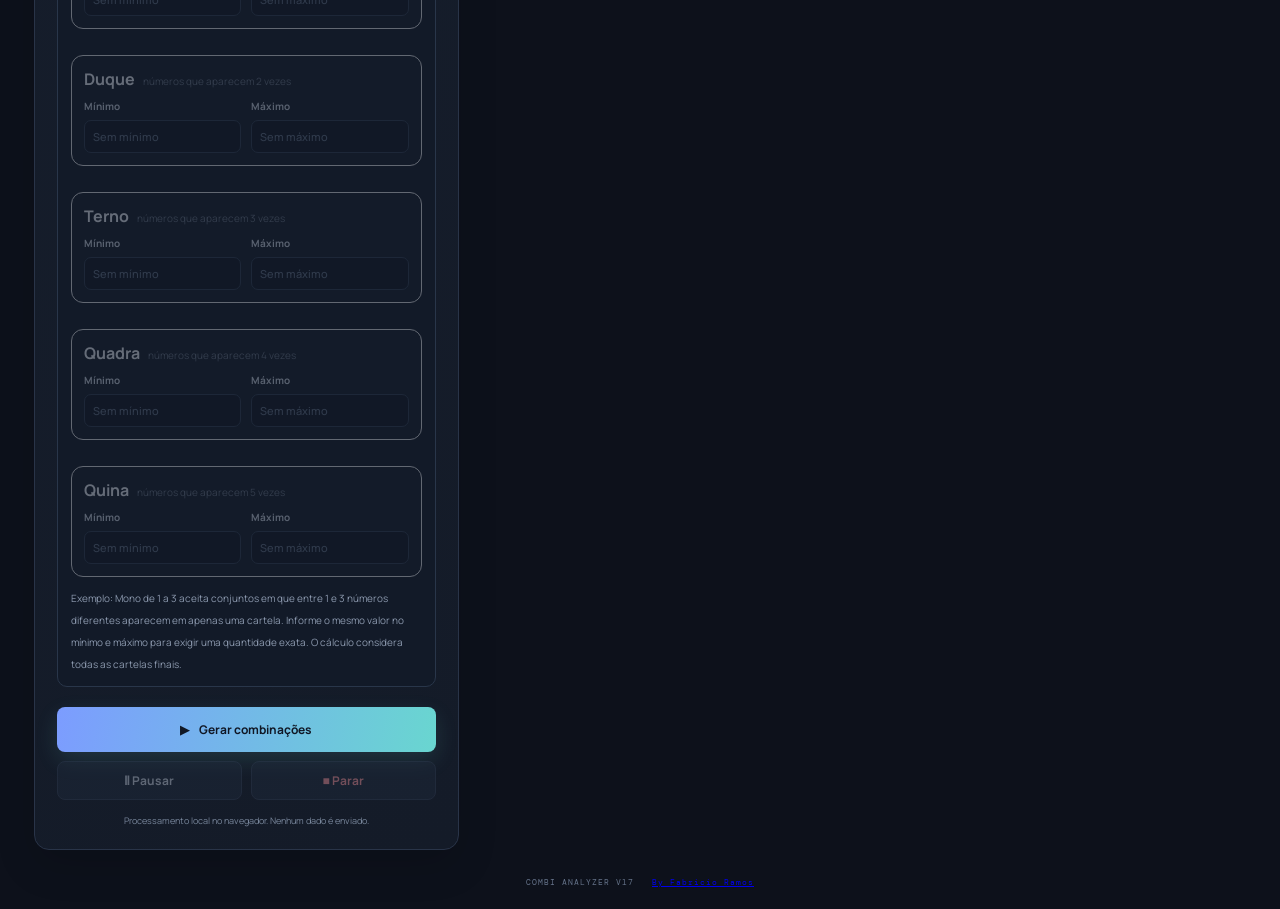
==== commit d95542c8: "Reformulando forma de busca e amostragem de dados" ====
--- a/index.html
+++ b/index.html
@@ -2,11 +2,11 @@
 <html lang="pt-BR">
 <head>
 <meta charset="utf-8"><meta name="viewport" content="width=device-width,initial-scale=1"><meta name="theme-color" content="#101522">
-<title>Combi Analyzer v14</title><link rel="stylesheet" href="style.css">
+<title>Combi Analyzer v17</title><link rel="stylesheet" href="style.css">
 </head>
 <body>
 <main class="app-shell">
-<header class="topbar"><a class="brand" href="#"><span class="brand-mark">C</span><span>COMBI<span class="brand-light">ANALYZER</span></span></a><span class="version">V15.0 • INTERVALOS DE FREQUÊNCIA</span></header>
+<header class="topbar"><a class="brand" href="#"><span class="brand-mark">C</span><span>COMBI<span class="brand-light">ANALYZER</span></span></a><span class="version">V17.0 • GERAÇÃO PARCIAL INTELIGENTE</span></header>
 <section class="hero"><div><p class="eyebrow">LABORATÓRIO DE ANÁLISE COMBINATÓRIA</p><h1>Explore possibilidades<span>.</span></h1><p class="subtitle">Filtros individuais e frequência global do conjunto final.</p></div><div class="hero-orbit" aria-hidden="true"><span>01</span><span>02</span><span>03</span><b>∑</b></div></section>
 <section class="workspace">
 <aside class="panel config-panel">
@@ -36,7 +36,7 @@
 <div class="filter-card"><div class="filter-title"><div><strong>Múltiplos</strong><small>Quantidade de múltiplos de um número escolhido</small></div><label class="switch"><input id="multipleEnabled" type="checkbox"><span></span></label></div><div class="filter-options two-col"><label>Múltiplo de<input id="multipleOf" type="number" min="2" value="3"></label><label>Mínimo de múltiplos<input id="multipleMin" type="number" min="0" placeholder="Qualquer"></label><label>Máximo de múltiplos<input id="multipleMax" type="number" min="0" placeholder="Qualquer"></label></div></div>
 <div class="filter-card"><div class="filter-title"><div><strong>Números obrigatórios / excluídos</strong><small>Separe os números por vírgula</small></div><label class="switch"><input id="listsEnabled" type="checkbox"><span></span></label></div><div class="filter-options"><label>Obrigatórios<input id="includeNumbers" type="text" placeholder="Ex.: 3, 7, 12"></label><label>Excluir<input id="excludeNumbers" type="text" placeholder="Ex.: 8, 19, 25"></label></div></div>
 <div class="filter-card"><div class="filter-title"><div><strong>Repetidos do último resultado</strong><small>Conta quantos números se repetem do concurso anterior</small></div><label class="switch"><input id="previousEnabled" type="checkbox"><span></span></label></div><div class="filter-options"><label>Último resultado<input id="previousNumbers" type="text" placeholder="Ex.: 2, 5, 8, 11, 14"></label><div class="two-col"><label>Mínimo repetidos<input id="repeatMin" type="number" min="0" placeholder="0"></label><label>Máximo repetidos<input id="repeatMax" type="number" min="0" placeholder="Livre"></label></div></div></div>
-<div class="filter-card frequency-card"><div class="filter-title"><div><strong>Frequência global (Mono a Quina)</strong><small>Defina quantos números podem aparecer 1, 2, 3, 4 ou 5 vezes no conjunto final de cartelas. Pode informar um valor exato ou um intervalo.</small></div><label class="switch"><input id="frequencyEnabled" type="checkbox"><span></span></label></div><div class="filter-options"><div class="frequency-range"><strong>Mono <small>números que aparecem 1 vez</small></strong><div class="two-col"><label>Mínimo<input id="monoMin" type="number" min="0" step="1" placeholder="Sem mínimo"></label><label>Máximo<input id="monoMax" type="number" min="0" step="1" placeholder="Sem máximo"></label></div></div><div class="frequency-range"><strong>Duque <small>números que aparecem 2 vezes</small></strong><div class="two-col"><label>Mínimo<input id="duqueMin" type="number" min="0" step="1" placeholder="Sem mínimo"></label><label>Máximo<input id="duqueMax" type="number" min="0" step="1" placeholder="Sem máximo"></label></div></div><div class="frequency-range"><strong>Terno <small>números que aparecem 3 vezes</small></strong><div class="two-col"><label>Mínimo<input id="ternoMin" type="number" min="0" step="1" placeholder="Sem mínimo"></label><label>Máximo<input id="ternoMax" type="number" min="0" step="1" placeholder="Sem máximo"></label></div></div><div class="frequency-range"><strong>Quadra <small>números que aparecem 4 vezes</small></strong><div class="two-col"><label>Mínimo<input id="quadraMin" type="number" min="0" step="1" placeholder="Sem mínimo"></label><label>Máximo<input id="quadraMax" type="number" min="0" step="1" placeholder="Sem máximo"></label></div></div><div class="frequency-range"><strong>Quina <small>números que aparecem 5 vezes</small></strong><div class="two-col"><label>Mínimo<input id="quinaMin" type="number" min="0" step="1" placeholder="Sem mínimo"></label><label>Máximo<input id="quinaMax" type="number" min="0" step="1" placeholder="Sem máximo"></label></div></div></div><small>Exemplo: Mono de 1 a 3 aceita conjuntos em que entre 1 e 3 números diferentes aparecem em apenas uma cartela. Informe o mesmo valor no mínimo e máximo para exigir uma quantidade exata. O cálculo considera todas as cartelas finais.</small></div>
+<div class="filter-card frequency-card"><div class="filter-title"><div><strong>Frequência global (Mono a Quina)</strong><small>Defina quantos números podem aparecer 1, 2, 3, 4 ou 5 vezes no conjunto final. O sistema constrói uma distribuição de frequências e seleciona cartelas que a realizem.</small></div><label class="switch"><input id="frequencyEnabled" type="checkbox"><span></span></label></div><div class="filter-options"><div class="frequency-range"><strong>Mono <small>números que aparecem 1 vez</small></strong><div class="two-col"><label>Mínimo<input id="monoMin" type="number" min="0" step="1" placeholder="Sem mínimo"></label><label>Máximo<input id="monoMax" type="number" min="0" step="1" placeholder="Sem máximo"></label></div></div><div class="frequency-range"><strong>Duque <small>números que aparecem 2 vezes</small></strong><div class="two-col"><label>Mínimo<input id="duqueMin" type="number" min="0" step="1" placeholder="Sem mínimo"></label><label>Máximo<input id="duqueMax" type="number" min="0" step="1" placeholder="Sem máximo"></label></div></div><div class="frequency-range"><strong>Terno <small>números que aparecem 3 vezes</small></strong><div class="two-col"><label>Mínimo<input id="ternoMin" type="number" min="0" step="1" placeholder="Sem mínimo"></label><label>Máximo<input id="ternoMax" type="number" min="0" step="1" placeholder="Sem máximo"></label></div></div><div class="frequency-range"><strong>Quadra <small>números que aparecem 4 vezes</small></strong><div class="two-col"><label>Mínimo<input id="quadraMin" type="number" min="0" step="1" placeholder="Sem mínimo"></label><label>Máximo<input id="quadraMax" type="number" min="0" step="1" placeholder="Sem máximo"></label></div></div><div class="frequency-range"><strong>Quina <small>números que aparecem 5 vezes</small></strong><div class="two-col"><label>Mínimo<input id="quinaMin" type="number" min="0" step="1" placeholder="Sem mínimo"></label><label>Máximo<input id="quinaMax" type="number" min="0" step="1" placeholder="Sem máximo"></label></div></div></div><small>Exemplo: Mono de 1 a 3 aceita conjuntos em que entre 1 e 3 números diferentes aparecem em apenas uma cartela. Informe o mesmo valor no mínimo e máximo para exigir uma quantidade exata. O cálculo considera todas as cartelas finais.</small></div>
 <button class="primary-button" id="generateBtn"><span>▶</span> Gerar combinações</button><div class="action-row"><button class="secondary-button" id="pauseBtn" disabled>Ⅱ Pausar</button><button class="secondary-button danger-button" id="stopBtn" disabled>■ Parar</button></div><p class="privacy-note">Processamento local no navegador. Nenhum dado é enviado.</p>
 </aside>
 <div class="results-column"><section class="panel results-panel"><div class="panel-heading"><div><span class="step">03</span><h2>Resultados</h2></div><span class="live-status" id="status"><i></i> AGUARDANDO</span></div>
@@ -45,6 +45,6 @@
 <div id="frequencySummary" class="notice neutral" hidden><span class="notice-icon">✓</span><p><strong>Frequência global confirmada</strong><br><span id="frequencySummaryText"></span></p></div><div class="results-toolbar"><div><strong>Prévia das combinações</strong><small>Exibindo até 100 resultados</small></div><button class="secondary-button export-button" id="exportBtn" disabled>↓ Exportar CSV</button></div>
 <div class="table-wrap"><table><thead><tr><th>#</th><th>COMBINAÇÃO</th><th>SOMA</th><th>PARES</th><th>PRIMOS</th><th>GRUPO</th></tr></thead><tbody id="resultsBody"><tr class="empty-row"><td colspan="6">Configure os parâmetros e clique em “Gerar combinações”.</td></tr></tbody></table></div><div class="results-footer"><span id="previewCount">0 resultados na prévia</span><span id="groupInfo">Grupos: —</span></div></section>
 </div></section>
-<footer>COMBI ANALYZER V14 <span>•</span> SELEÇÃO MANUAL E FILTROS FLEXÍVEIS</footer>
+<footer>COMBI ANALYZER V17 <span></span> <a href="https://github.com/FabricioRamosOficial" target="_blank">By Fabricio Ramos</a></footer>
 </main><script src="script.js"></script>
 </body></html>
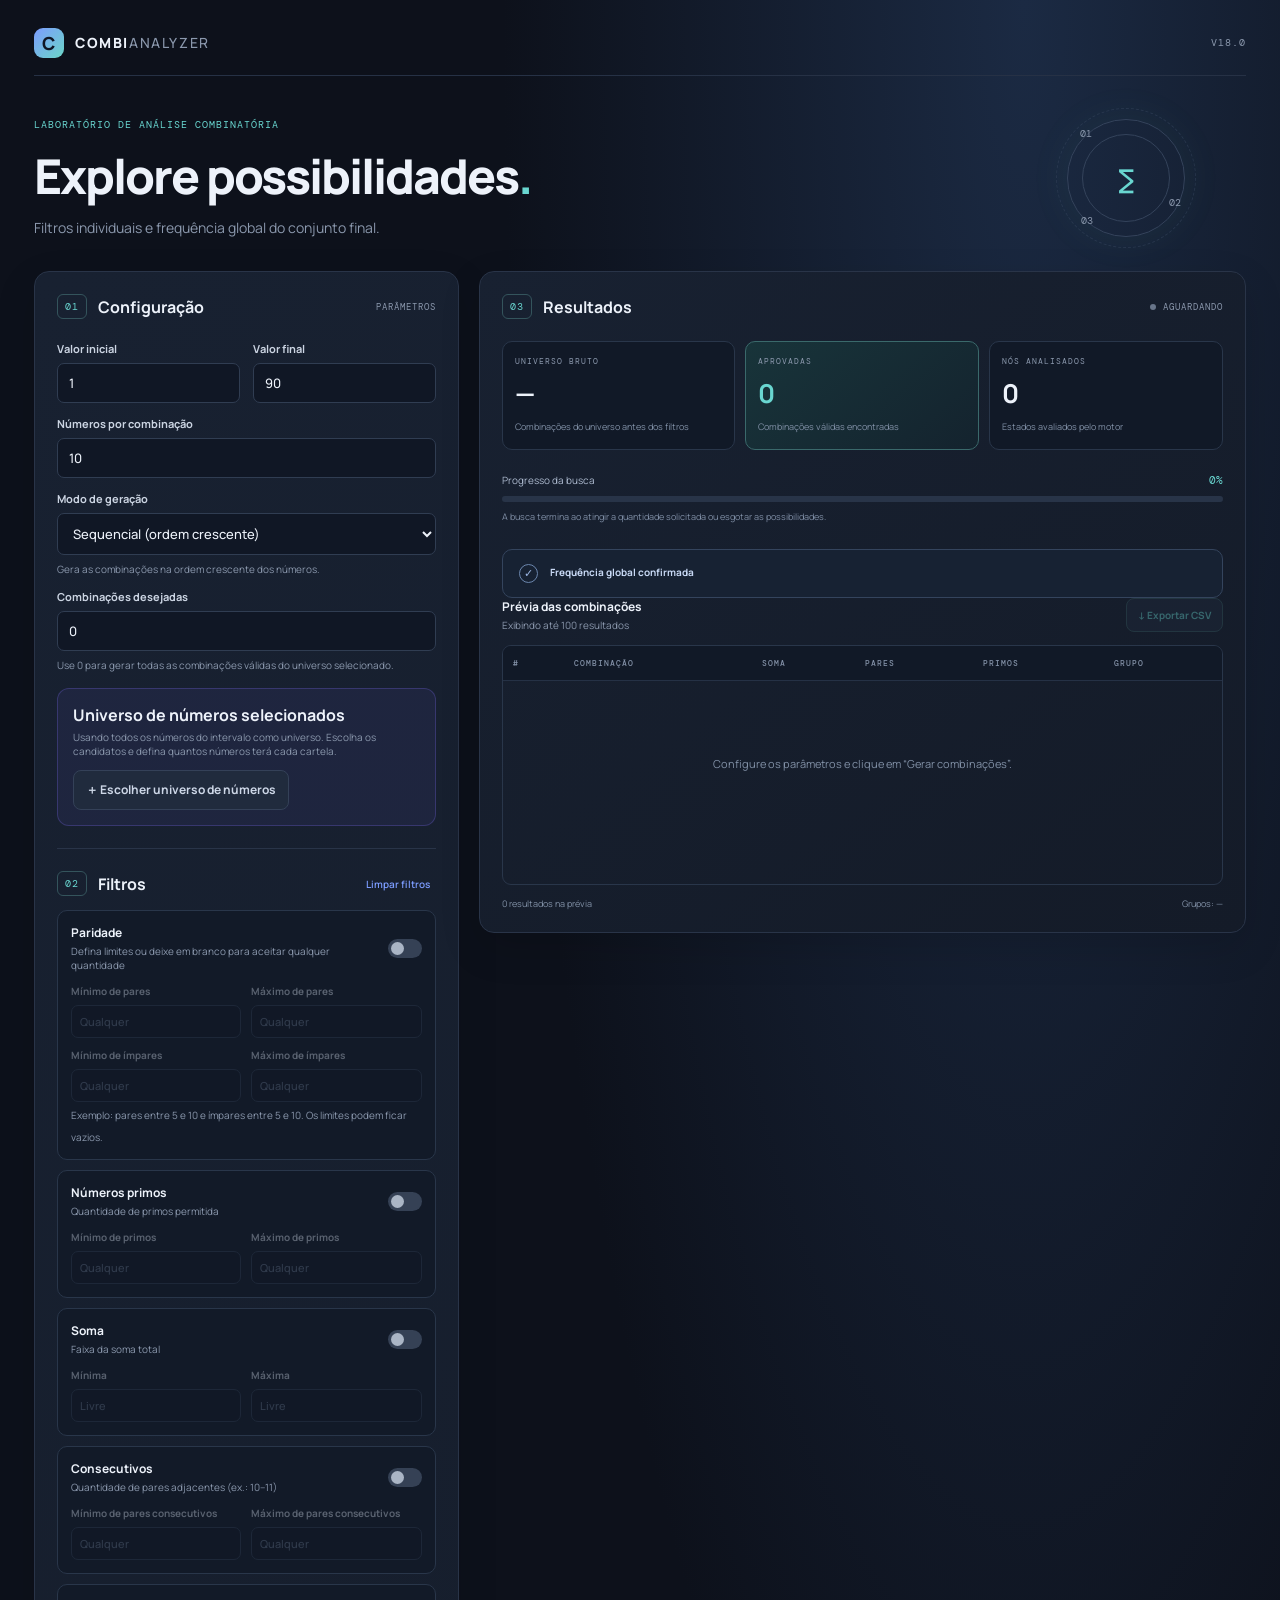
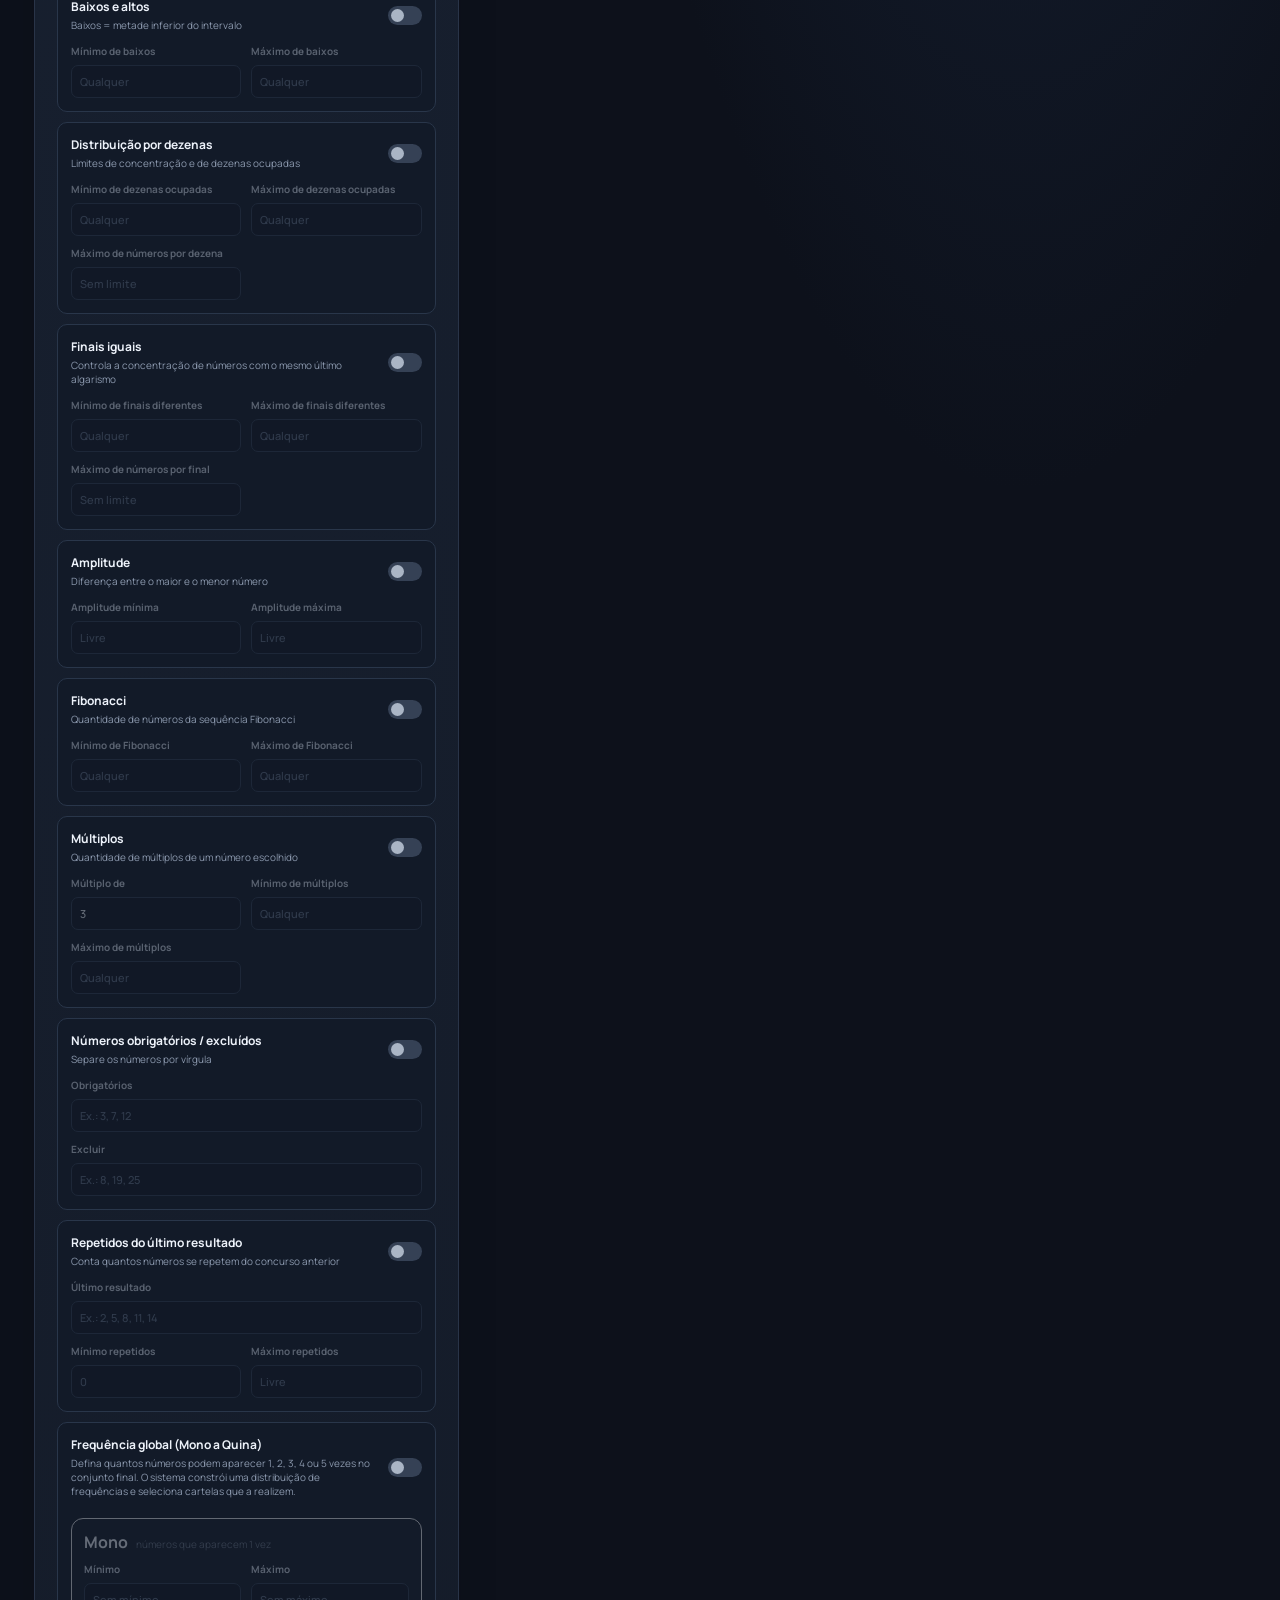
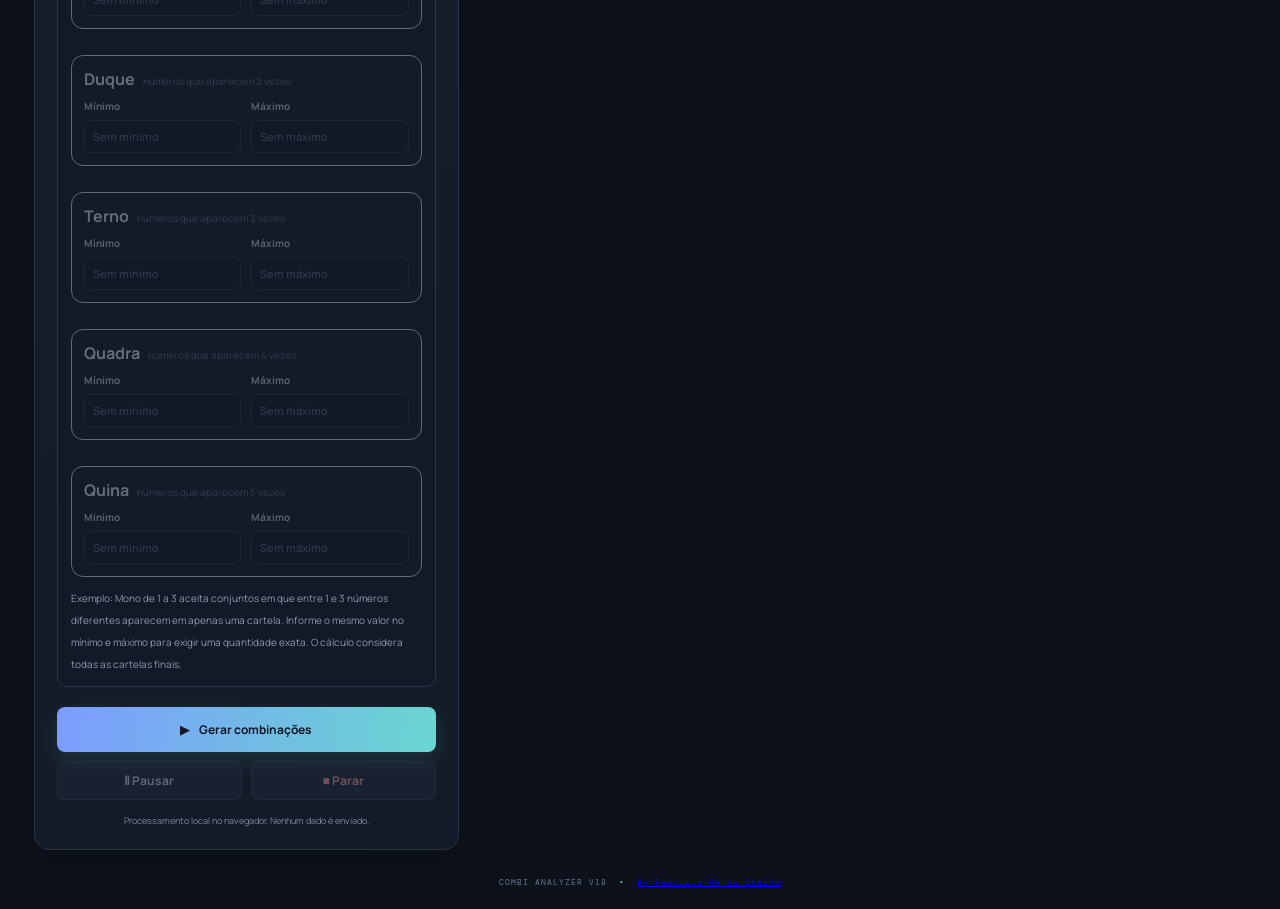
==== commit 650e1d11: "Corrigido bugs" ====
--- a/index.html
+++ b/index.html
@@ -2,11 +2,11 @@
 <html lang="pt-BR">
 <head>
 <meta charset="utf-8"><meta name="viewport" content="width=device-width,initial-scale=1"><meta name="theme-color" content="#101522">
-<title>Combi Analyzer v17</title><link rel="stylesheet" href="style.css">
+<title>Combi Analyzer v18</title><link rel="stylesheet" href="style.css">
 </head>
 <body>
 <main class="app-shell">
-<header class="topbar"><a class="brand" href="#"><span class="brand-mark">C</span><span>COMBI<span class="brand-light">ANALYZER</span></span></a><span class="version">V17.0 • GERAÇÃO PARCIAL INTELIGENTE</span></header>
+<header class="topbar"><a class="brand" href="#"><span class="brand-mark">C</span><span>COMBI<span class="brand-light">ANALYZER</span></span></a><span class="version">V18.0</span></header>
 <section class="hero"><div><p class="eyebrow">LABORATÓRIO DE ANÁLISE COMBINATÓRIA</p><h1>Explore possibilidades<span>.</span></h1><p class="subtitle">Filtros individuais e frequência global do conjunto final.</p></div><div class="hero-orbit" aria-hidden="true"><span>01</span><span>02</span><span>03</span><b>∑</b></div></section>
 <section class="workspace">
 <aside class="panel config-panel">
@@ -45,6 +45,6 @@
 <div id="frequencySummary" class="notice neutral" hidden><span class="notice-icon">✓</span><p><strong>Frequência global confirmada</strong><br><span id="frequencySummaryText"></span></p></div><div class="results-toolbar"><div><strong>Prévia das combinações</strong><small>Exibindo até 100 resultados</small></div><button class="secondary-button export-button" id="exportBtn" disabled>↓ Exportar CSV</button></div>
 <div class="table-wrap"><table><thead><tr><th>#</th><th>COMBINAÇÃO</th><th>SOMA</th><th>PARES</th><th>PRIMOS</th><th>GRUPO</th></tr></thead><tbody id="resultsBody"><tr class="empty-row"><td colspan="6">Configure os parâmetros e clique em “Gerar combinações”.</td></tr></tbody></table></div><div class="results-footer"><span id="previewCount">0 resultados na prévia</span><span id="groupInfo">Grupos: —</span></div></section>
 </div></section>
-<footer>COMBI ANALYZER V17 <span></span> <a href="https://github.com/FabricioRamosOficial" target="_blank">By Fabricio Ramos</a></footer>
+<footer>COMBI ANALYZER V18 <span>•</span> <a href="https://github.com/FabricioRamosOficial" target="_blank">By Fabricio Ramos Coelho</a></footer>
 </main><script src="script.js"></script>
 </body></html>
--- a/style.css
+++ b/style.css
@@ -5,7 +5,7 @@
 
 .number-pool-card{display:flex;align-items:center;justify-content:space-between;gap:12px;flex-wrap:wrap;padding:15px;margin:16px 0;background:rgba(119,101,232,.08);border:1px solid rgba(119,101,232,.28);border-radius:12px}.number-pool-card>div{display:flex;flex-direction:column;gap:4px}.number-pool-card small{color:var(--muted,#aab2c5)}.number-pool-card [hidden]{display:none!important}
 
-/* V15 — campos de intervalo da frequência global */
+/* V17 — campos de intervalo da frequência global */
 .frequency-range{padding:12px;border:1px solid var(--border, #e5e7eb);border-radius:12px;margin:8px 0;background:rgba(127,127,127,.035)}
 .frequency-range>strong{display:block;margin-bottom:9px}
 .frequency-range>strong small{display:inline;font-weight:400;opacity:.7;margin-left:5px}
